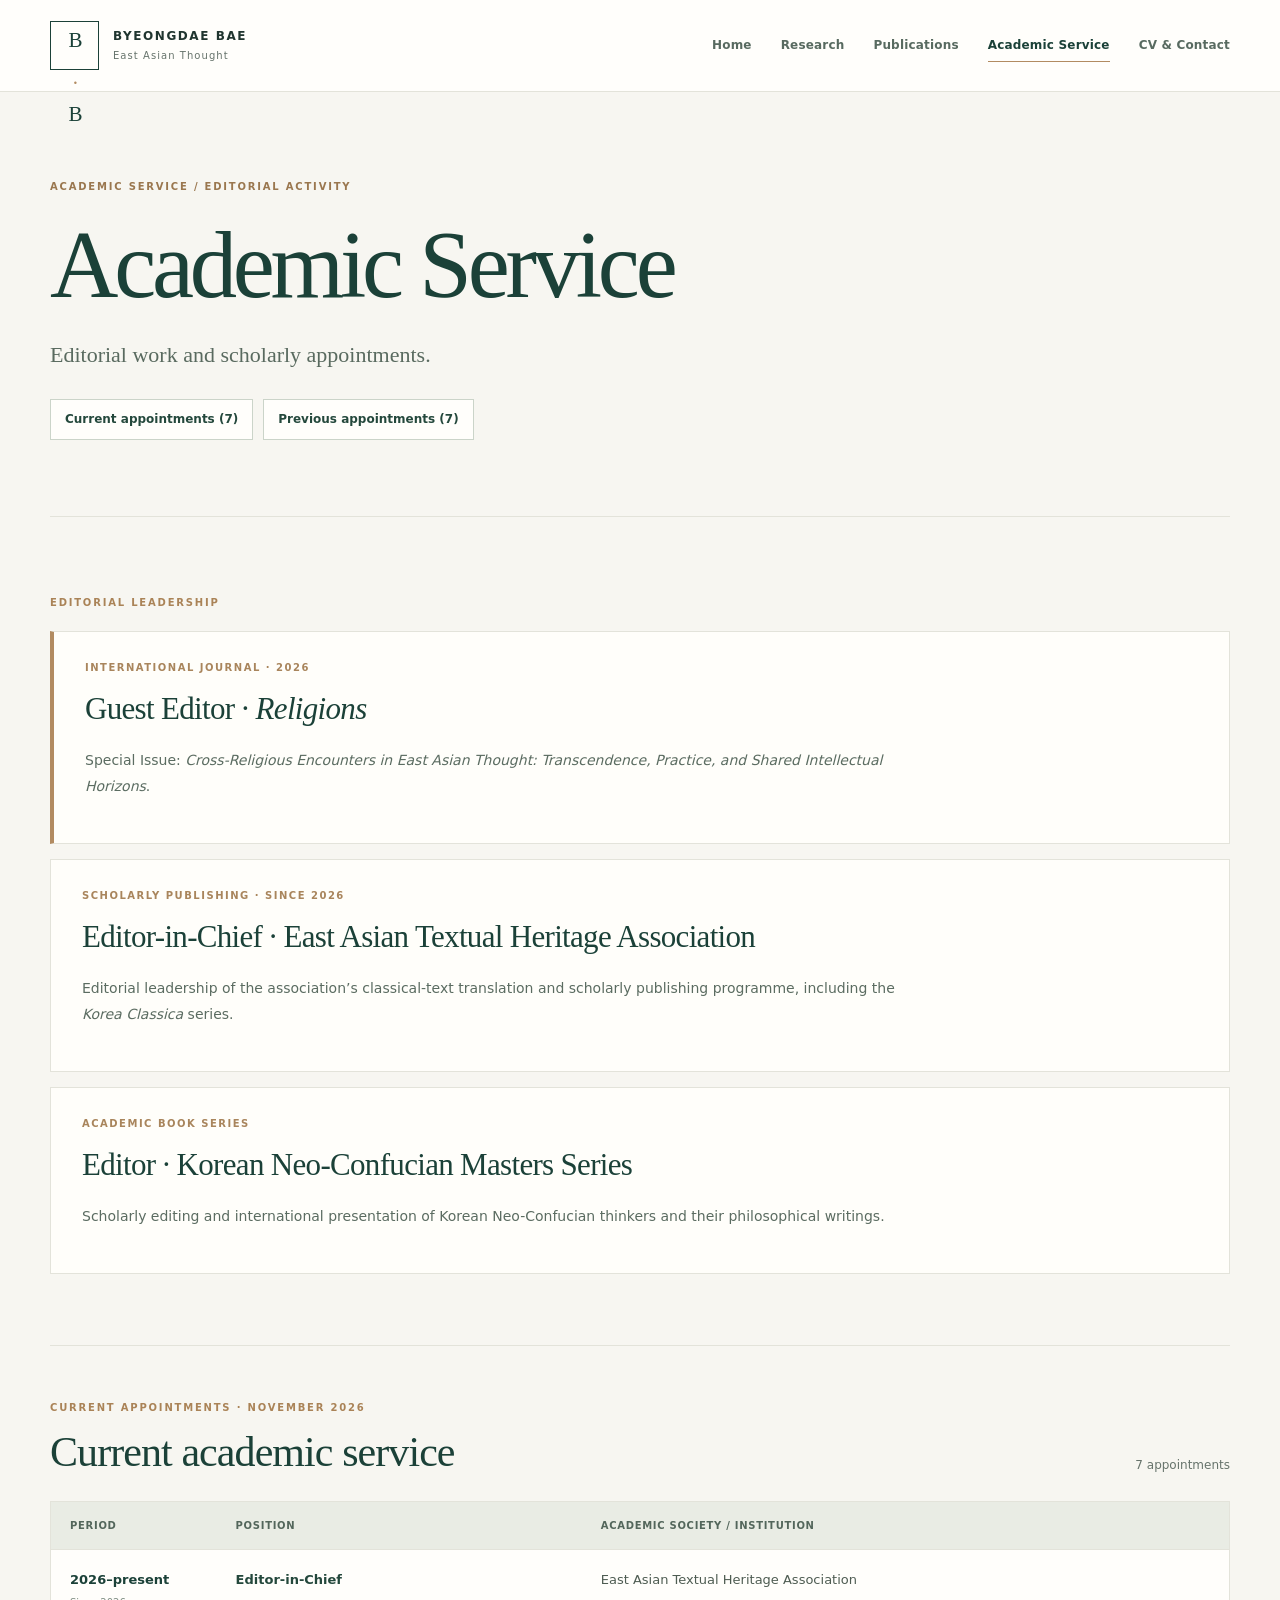
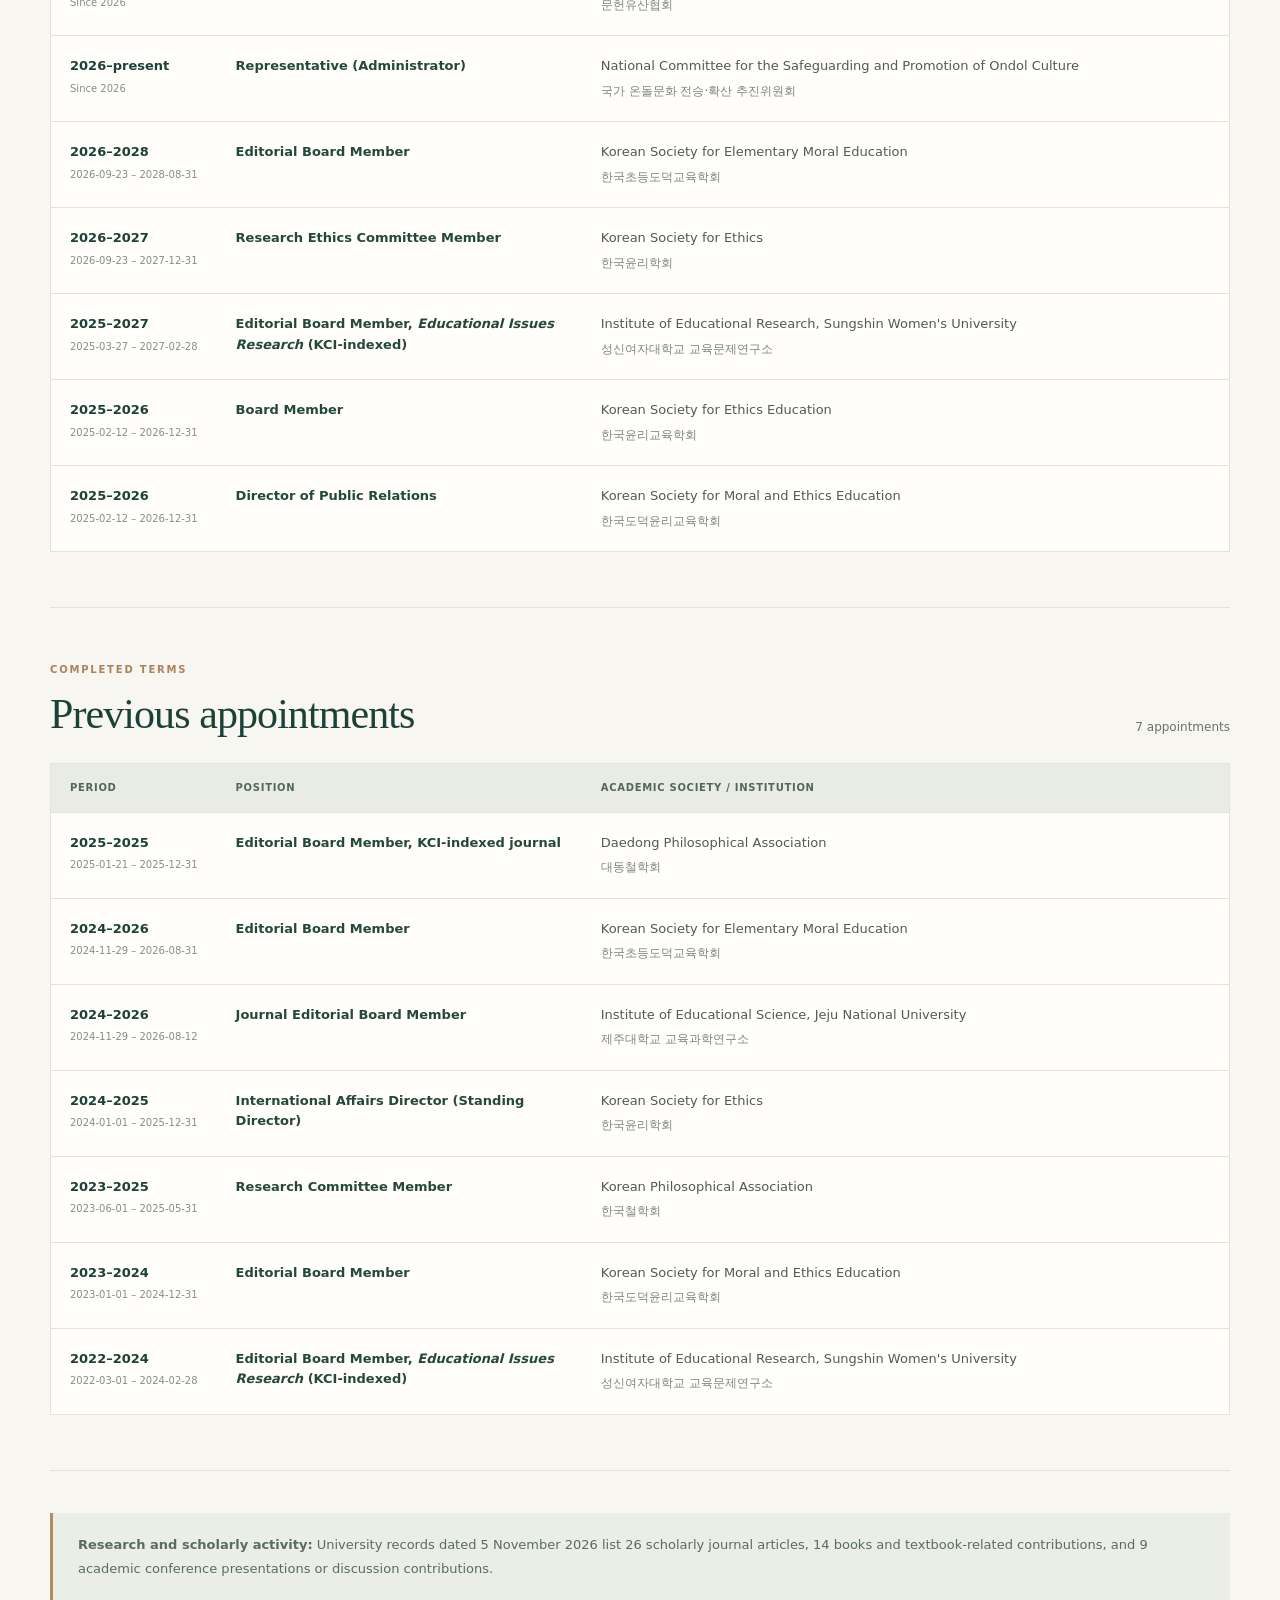
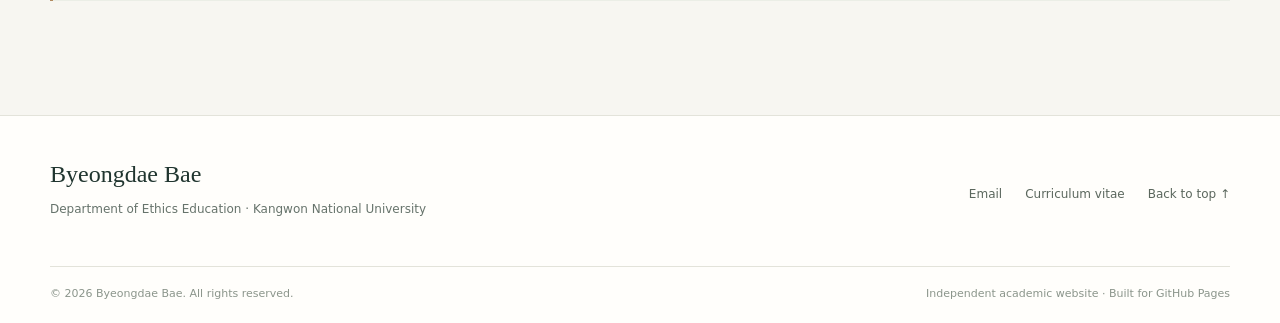
==== academic-service.html @ e2c1a881 "Remove academic award from academic service page" ====
<!doctype html>
<html lang="en"><head><meta charset="utf-8"><meta name="viewport" content="width=device-width, initial-scale=1"><meta name="color-scheme" content="light">
<title>Academic Service | Byeongdae Bae</title><meta name="description" content="Academic editorial appointments, scholarly leadership, and research service of Byeongdae Bae."><meta name="author" content="Byeongdae Bae">
<meta property="og:type" content="website"><meta property="og:site_name" content="Byeongdae Bae — East Asian Thought"><meta property="og:title" content="Academic Service | Byeongdae Bae"><meta property="og:description" content="Academic editorial service and scholarly activities of Byeongdae Bae."><meta property="og:url" content="https://byongdae123-sketch.github.io/academic-service.html">
<link rel="canonical" href="https://byongdae123-sketch.github.io/academic-service.html"><link rel="icon" href="assets/favicon.svg" type="image/svg+xml"><link rel="stylesheet" href="assets/style.css">

<style>
/* Academic service record — matches the existing visual identity */
.as-service-group{padding:53px 0 55px;border-bottom:1px solid var(--border)}
.as-group-top{display:flex;align-items:end;justify-content:space-between;gap:16px;margin-bottom:25px}
.as-group-top h2{font-size:clamp(30px,3.3vw,42px);color:var(--green)}
.as-group-top .section-index{margin-bottom:11px}
.as-count{font-size:12px;color:var(--muted);white-space:nowrap}
.as-table-wrap{overflow-x:auto;border:1px solid var(--border);background:var(--paper)}
.as-table{width:100%;border-collapse:collapse;text-align:left;font-size:13px;min-width:610px}
.as-table th{background:#e9ece4;text-transform:uppercase;letter-spacing:.07em;font-size:10px;font-weight:750;color:#53665b;padding:15px 19px;border-bottom:1px solid var(--border)}
.as-table td{padding:20px 19px;border-bottom:1px solid var(--border);vertical-align:top;color:#4e5c52;line-height:1.6}
.as-table tbody tr:last-child td{border-bottom:none}
.as-table tbody tr:hover{background:#f6f7f1}
.as-period{white-space:nowrap;width:155px;color:var(--green)!important;font-weight:650}
.as-exact{display:block;font-size:10px;color:#829085;font-weight:400;margin-top:4px;letter-spacing:0}
.as-role{font-weight:650;color:#24483c!important;width:31%}
.as-korean{display:block;font-size:12px;color:#79877e;margin-top:5px}
.as-note{margin:42px 0 14px;background:#ebeee6;border-left:3px solid var(--copper);padding:20px 25px}
.as-note p{font-size:13px;line-height:1.85;color:#586c60;margin:0}
@media(max-width:640px){.as-group-top{align-items:start;flex-direction:column}.as-count{margin-top:-3px}.as-service-group{padding:36px 0}.as-note{padding:17px}}
</style>
<style>
.as-jump-links{display:flex;flex-wrap:wrap;gap:10px;margin-top:27px}
.as-jump-links a{font-size:12px;border:1px solid #cbd4c9;background:#fffefb;color:#24483c;padding:9px 14px;font-weight:650}
.as-jump-links a:hover{background:#e7efe4}
.as-award{margin:5px 0 42px;padding:27px 31px 25px;background:#f0eee5;border-left:3px solid #b28b61;scroll-margin-top:22px}
.as-award .section-index{margin-bottom:10px}
.as-award h2{font-size:clamp(25px,3.3vw,36px);color:#1b4138}
.as-award p:not(.section-index){font-size:13px;color:#52665a;line-height:1.85;margin-top:14px;margin-bottom:0}
.as-service-group{scroll-margin-top:22px}
@media(max-width:600px){.as-award{padding:22px 19px}.as-jump-links{gap:7px}.as-jump-links a{font-size:11px;padding:8px 10px}}
</style>
</head><body><a class="skip-link" href="#content">Skip to content</a>
<header class="site-header" id="top"><div class="shell nav-shell">
<a class="brand" href="index.html" aria-label="Byeongdae Bae homepage"><span class="brand-mark">B<span class="mark-dot">.</span>B</span><span class="brand-words">BYEONGDAE BAE<small>East Asian Thought</small></span></a>
<button class="nav-toggle" type="button" aria-expanded="false" aria-controls="primary-navigation" aria-label="Open navigation"><span></span><span></span><span></span></button>
<nav class="primary-nav" id="primary-navigation" aria-label="Primary navigation"><a href="index.html">Home</a>
<a href="research.html">Research</a>
<a href="publications.html">Publications</a>
<a href="academic-service.html" aria-current="page" class="active">Academic Service</a>
<a href="cv.html">CV & Contact</a></nav></div></header><main id="content"><section class="page-hero shell"><p class="eyebrow">ACADEMIC SERVICE / EDITORIAL ACTIVITY</p><h1>Academic Service</h1><p class="page-intro">Editorial work and scholarly appointments.</p><nav class="as-jump-links" aria-label="Academic Service sections"><a href="#current-service">Current appointments (7)</a><a href="#previous-service">Previous appointments (7)</a></nav></section>
<section class="shell page-body">
<div class="pub-section"><p class="section-index">EDITORIAL LEADERSHIP</p>
<article class="publication featured-pub"><div class="pub-label">INTERNATIONAL JOURNAL · 2026</div><h2>Guest Editor · <em>Religions</em></h2><p>Special Issue: <em>Cross-Religious Encounters in East Asian Thought: Transcendence, Practice, and Shared Intellectual Horizons</em>.</p></article>
<article class="publication"><div class="pub-label">SCHOLARLY PUBLISHING · SINCE 2026</div><h2>Editor-in-Chief · East Asian Textual Heritage Association</h2><p>Editorial leadership of the association’s classical-text translation and scholarly publishing programme, including the <em>Korea Classica</em> series.</p></article>
<article class="publication"><div class="pub-label">ACADEMIC BOOK SERIES</div><h2>Editor · Korean Neo-Confucian Masters Series</h2><p>Scholarly editing and international presentation of Korean Neo-Confucian thinkers and their philosophical writings.</p></article></div>
<section class="as-service-group" aria-labelledby="current-service"><div class="as-group-top"><div><p class="section-index">CURRENT APPOINTMENTS · NOVEMBER 2026</p><h2 id="current-service">Current academic service</h2></div><span class="as-count">7 appointments</span></div><div class="as-table-wrap"><table class="as-table"><thead><tr><th scope="col">Period</th><th scope="col">Position</th><th scope="col">Academic Society / Institution</th></tr></thead><tbody><tr><td class="as-period"><time datetime="2026">2026–present</time><span class="as-exact">Since 2026</span></td><td class="as-role">Editor-in-Chief</td><td>East Asian Textual Heritage Association<span class="as-korean" lang="ko">문헌유산협회</span></td></tr>
<tr><td class="as-period"><time datetime="2026">2026–present</time><span class="as-exact">Since 2026</span></td><td class="as-role">Representative (Administrator)</td><td><a href="https://ondolculture.org/" target="_blank" rel="noopener noreferrer">National Committee for the Safeguarding and Promotion of Ondol Culture</a><span class="as-korean" lang="ko">국가 온돌문화 전승·확산 추진위원회</span></td></tr>
<tr><td class="as-period"><time datetime="2026-09-23">2026–2028</time><span class="as-exact">2026-09-23 – 2028-08-31</span></td><td class="as-role">Editorial Board Member</td><td>Korean Society for Elementary Moral Education<span class="as-korean" lang="ko">한국초등도덕교육학회</span></td></tr>
<tr><td class="as-period"><time datetime="2026-09-23">2026–2027</time><span class="as-exact">2026-09-23 – 2027-12-31</span></td><td class="as-role">Research Ethics Committee Member</td><td>Korean Society for Ethics<span class="as-korean" lang="ko">한국윤리학회</span></td></tr>
<tr><td class="as-period"><time datetime="2025-03-27">2025–2027</time><span class="as-exact">2025-03-27 – 2027-02-28</span></td><td class="as-role">Editorial Board Member, <em>Educational Issues Research</em> (KCI-indexed)</td><td>Institute of Educational Research, Sungshin Women's University<span class="as-korean" lang="ko">성신여자대학교 교육문제연구소</span></td></tr>
<tr><td class="as-period"><time datetime="2025-02-12">2025–2026</time><span class="as-exact">2025-02-12 – 2026-12-31</span></td><td class="as-role">Board Member</td><td>Korean Society for Ethics Education<span class="as-korean" lang="ko">한국윤리교육학회</span></td></tr>
<tr><td class="as-period"><time datetime="2025-02-12">2025–2026</time><span class="as-exact">2025-02-12 – 2026-12-31</span></td><td class="as-role">Director of Public Relations</td><td>Korean Society for Moral and Ethics Education<span class="as-korean" lang="ko">한국도덕윤리교육학회</span></td></tr></tbody></table></div></section>
<section class="as-service-group" aria-labelledby="previous-service"><div class="as-group-top"><div><p class="section-index">COMPLETED TERMS</p><h2 id="previous-service">Previous appointments</h2></div><span class="as-count">7 appointments</span></div><div class="as-table-wrap"><table class="as-table"><thead><tr><th scope="col">Period</th><th scope="col">Position</th><th scope="col">Academic Society / Institution</th></tr></thead><tbody><tr><td class="as-period"><time datetime="2025-01-21">2025–2025</time><span class="as-exact">2025-01-21 – 2025-12-31</span></td><td class="as-role">Editorial Board Member, KCI-indexed journal</td><td>Daedong Philosophical Association<span class="as-korean" lang="ko">대동철학회</span></td></tr>
<tr><td class="as-period"><time datetime="2024-11-29">2024–2026</time><span class="as-exact">2024-11-29 – 2026-08-31</span></td><td class="as-role">Editorial Board Member</td><td>Korean Society for Elementary Moral Education<span class="as-korean" lang="ko">한국초등도덕교육학회</span></td></tr>
<tr><td class="as-period"><time datetime="2024-11-29">2024–2026</time><span class="as-exact">2024-11-29 – 2026-08-12</span></td><td class="as-role">Journal Editorial Board Member</td><td>Institute of Educational Science, Jeju National University<span class="as-korean" lang="ko">제주대학교 교육과학연구소</span></td></tr>
<tr><td class="as-period"><time datetime="2024-01-01">2024–2025</time><span class="as-exact">2024-01-01 – 2025-12-31</span></td><td class="as-role">International Affairs Director (Standing Director)</td><td>Korean Society for Ethics<span class="as-korean" lang="ko">한국윤리학회</span></td></tr>
<tr><td class="as-period"><time datetime="2023-06-01">2023–2025</time><span class="as-exact">2023-06-01 – 2025-05-31</span></td><td class="as-role">Research Committee Member</td><td>Korean Philosophical Association<span class="as-korean" lang="ko">한국철학회</span></td></tr>
<tr><td class="as-period"><time datetime="2023-01-01">2023–2024</time><span class="as-exact">2023-01-01 – 2024-12-31</span></td><td class="as-role">Editorial Board Member</td><td>Korean Society for Moral and Ethics Education<span class="as-korean" lang="ko">한국도덕윤리교육학회</span></td></tr>
<tr><td class="as-period"><time datetime="2022-03-01">2022–2024</time><span class="as-exact">2022-03-01 – 2024-02-28</span></td><td class="as-role">Editorial Board Member, <em>Educational Issues Research</em> (KCI-indexed)</td><td>Institute of Educational Research, Sungshin Women's University<span class="as-korean" lang="ko">성신여자대학교 교육문제연구소</span></td></tr></tbody></table></div></section>
<section class="as-note" aria-label="Research and scholarly meeting record"><p><strong>Research and scholarly activity:</strong> University records dated 5 November 2026 list 26 scholarly journal articles, 14 books and textbook-related contributions, and 9 academic conference presentations or discussion contributions.</p></section>
</section></main><footer class="site-footer"><div class="shell footer-inner"><div><strong>Byeongdae Bae</strong><p>Department of Ethics Education · Kangwon National University</p></div><div class="footer-links"><a href="mailto:ethicslove@kangwon.ac.kr">Email</a><a href="cv.html">Curriculum vitae</a><a href="#top">Back to top ↑</a></div></div><div class="shell footer-bottom"><span>© <span id="year">2026</span> Byeongdae Bae. All rights reserved.</span><span>Independent academic website · Built for GitHub Pages</span></div></footer>
<script src="assets/main.js" defer></script></body></html>
---- assets/style.css ----
/* Byeongdae Bae | Independent academic website | no framework or external fonts */
:root { --cream:#f7f6f1; --paper:#fffefb; --ink:#20352f; --green:#1b4138; --green-2:#294d43; --muted:#66736b; --copper:#b28b61; --border:#e3e3da; --sans:system-ui,-apple-system,BlinkMacSystemFont,"Segoe UI",Arial,sans-serif; --serif:Georgia,"Times New Roman",serif; }
*{box-sizing:border-box}html{scroll-behavior:smooth}body{margin:0;background:var(--cream);color:var(--ink);font-family:var(--sans);font-size:16px;line-height:1.75;-webkit-font-smoothing:antialiased}a{color:inherit;text-decoration:none}a:hover{color:#a87943}a:focus-visible,button:focus-visible{outline:3px solid #b58b56;outline-offset:4px}p{margin:.3rem 0 1rem}h1,h2,h3{font-family:var(--serif);font-weight:400;line-height:1.15;margin:0}h1{letter-spacing:-.045em}h2{letter-spacing:-.022em}::selection{background:#d6e2d4;color:var(--green)}.shell{width:min(1180px,calc(100% - 88px));margin-inline:auto}.skip-link{position:absolute;top:-70px;left:12px;background:var(--green);color:white;padding:9px 17px;z-index:100}.skip-link:focus{top:10px;color:white}.site-header{border-bottom:1px solid var(--border);background:var(--paper);position:relative;z-index:20}.nav-shell{min-height:91px;display:flex;align-items:center;justify-content:space-between;gap:25px}.brand{display:flex;gap:14px;align-items:center;min-width:230px}.brand-mark{border:1px solid var(--green);width:49px;height:49px;display:grid;place-items:center;font-family:var(--serif);font-size:21px;letter-spacing:-.09em;color:var(--green)}.mark-dot{color:var(--copper)}.brand-words{font-size:12px;line-height:1.3;font-weight:730;letter-spacing:.13em}.brand-words small{display:block;font-size:10px;font-weight:400;letter-spacing:.105em;color:var(--muted);margin-top:4px}.primary-nav{display:flex;align-items:center;gap:29px}.primary-nav a{font-size:12px;font-weight:600;color:#586a60;letter-spacing:.015em;padding:13px 0;white-space:nowrap;position:relative}.primary-nav a.active,.primary-nav a:hover{color:var(--green)}.primary-nav a.active::after{content:"";position:absolute;left:0;right:0;bottom:7px;height:1px;background:var(--copper)}.nav-toggle{display:none}.hero{overflow:hidden;background:radial-gradient(circle at 80% 25%,#efefe5 0,transparent 34%),var(--cream)}.hero-grid{display:grid;grid-template-columns:1.16fr .84fr;align-items:stretch;gap:66px;padding-top:86px;padding-bottom:99px}.hero-copy{padding-top:38px}.eyebrow{display:flex;align-items:center;gap:13px;font-size:10px;letter-spacing:.18em;font-weight:700;color:#9a774f;line-height:1.4}.eyebrow-line{width:36px;height:1px;background:var(--copper)}.hero h1{font-size:clamp(52px,5.3vw,86px);line-height:1.08;margin:24px 0 40px;letter-spacing:-.055em;color:var(--green)}.hero h1 em,.dark-panel h2 em{font-weight:400;color:#a98258}.hero-lead{font-family:var(--serif);font-size:29px;margin:0 0 4px}.hero-role{font-size:13px;line-height:1.6;font-weight:630;color:#516158;margin-bottom:26px}.hero-desc{max-width:540px;color:#637068;line-height:1.9;font-size:15px}.hero-actions{display:flex;align-items:center;gap:32px;margin-top:39px;flex-wrap:wrap}.button{display:inline-flex;align-items:center;justify-content:center;gap:25px;padding:13px 21px;min-height:46px;font-size:12px;letter-spacing:.02em;font-weight:700;transition:background .2s,transform .2s}.button:hover{transform:translateY(-2px)}.button-primary{background:var(--green);color:white}.button-primary:hover{background:#326154;color:white}.button-text{padding-left:0;padding-right:0;border-bottom:1px solid #c8c6b9;color:var(--green)}.hero-art{min-height:560px;background:var(--green);color:#f2f0e8;position:relative;overflow:hidden;display:flex;flex-direction:column;justify-content:space-between;padding:34px 38px 31px;isolation:isolate}.hero-art:before{content:"";position:absolute;inset:21px;border:1px solid #fff2;z-index:-1}.hero-art:after{content:"";position:absolute;right:-130px;top:120px;width:390px;height:390px;border:1px solid #fff2;border-radius:50%;box-shadow:0 0 0 55px #ffffff08,0 0 0 112px #ffffff07;z-index:-1}.art-top{font-size:10px;letter-spacing:.16em;line-height:1.8;opacity:.7}.art-characters{align-self:center;font-family:"Noto Serif CJK KR","Nanum Myeongjo","Songti SC",serif;font-weight:400;letter-spacing:-.09em;font-size:clamp(105px,12vw,184px);line-height:1;color:#f7f1e2;text-shadow:4px 12px 22px #12281f3d;white-space:nowrap}.art-characters span{color:#c9b99f}.art-rule{width:40px;height:1px;background:#ad966e;margin-left:auto}.hero-art p{text-align:right;font-family:var(--serif);font-style:italic;font-size:14px;color:#d2d9cc;margin-bottom:0}.art-index{font-size:10px;letter-spacing:.18em;color:#b1bdaf;position:absolute;bottom:32px;left:38px}.intro-band{background:#eceee7;border-top:1px solid #e2e5db;border-bottom:1px solid #e1e4d9}.band-grid{display:grid;grid-template-columns:165px 1.2fr 1fr;gap:42px;padding-top:67px;padding-bottom:69px;align-items:start}.section-index{color:#aa8357;letter-spacing:.18em;font-size:10px;font-weight:750;margin:0 0 20px}.intro-band h2{font-size:36px;color:var(--green)}.intro-band p{font-size:14px;color:#586b60;line-height:1.95;margin:0 0 15px}.inline-link{font-size:12px;color:var(--green);border-bottom:1px solid #b5aa96;padding-bottom:6px;font-weight:700;display:inline-flex;gap:16px;align-items:center}.inline-link:hover{color:#a87943}.section{padding-top:110px;padding-bottom:115px}.section-heading{display:flex;align-items:flex-end;justify-content:space-between;margin-bottom:36px;gap:25px}.section-heading h2,.final-cta h2{font-size:47px;color:var(--green)}.research-grid{display:grid;grid-template-columns:repeat(3,1fr);gap:17px}.research-card{min-height:287px;background:var(--paper);padding:30px 30px 24px;border:1px solid var(--border);display:flex;flex-direction:column;position:relative;transition:transform .2s,border-color .2s}.research-card:hover{border-color:#b8a28b;transform:translateY(-3px);color:var(--ink)}.card-no{font-size:11px;letter-spacing:.12em;color:#bd976b}.research-card h3{font-size:25px;margin:47px 0 13px;color:var(--green)}.research-card p{color:#718076;font-size:13px;line-height:1.85;max-width:310px}.card-arrow{margin-top:auto;align-self:flex-end;color:#b28b61}.dark-panel{background:var(--green);color:#eef0e7}.dark-grid{padding-top:105px;padding-bottom:112px;display:grid;grid-template-columns:1.18fr .82fr;gap:88px}.section-index-light{color:#c6ab89}.dark-panel h2{font-size:52px}.dark-copy{padding-top:36px}.dark-copy p{font-size:15px;color:#c5d0c6;line-height:1.9;margin-bottom:37px}.dark-links{border-top:1px solid #ffffff35}.dark-links a{display:flex;justify-content:space-between;padding:18px 0;border-bottom:1px solid #ffffff35;font-size:13px;font-weight:700}.dark-links a:hover{color:#d8b187}.final-cta{display:grid;grid-template-columns:1fr .85fr;gap:85px;padding-top:100px;padding-bottom:110px}.final-cta p{font-size:14px;line-height:1.9;color:var(--muted);margin:25px 0}.site-footer{background:var(--paper);border-top:1px solid var(--border)}.footer-inner{display:flex;justify-content:space-between;gap:25px;padding-top:37px;padding-bottom:30px}.footer-inner strong{font-family:var(--serif);font-size:24px;font-weight:400}.footer-inner p{color:var(--muted);font-size:12px}.footer-links{display:flex;gap:23px;font-size:12px;color:#5b675d;align-items:center}.footer-bottom{display:flex;justify-content:space-between;border-top:1px solid var(--border);padding-top:17px;padding-bottom:19px;color:#8b958b;font-size:11px;gap:15px}.page-hero{padding-top:83px;padding-bottom:76px;border-bottom:1px solid var(--border)}.page-hero h1{font-size:clamp(56px,7.4vw,95px);color:var(--green);margin:17px 0 18px}.page-intro{font-family:var(--serif);font-size:22px;line-height:1.55;color:#596a5f;max-width:780px;margin:0}.page-body{padding-top:35px;padding-bottom:100px}.topic{display:grid;grid-template-columns:125px 1fr;gap:40px;border-bottom:1px solid var(--border);padding:49px 0 53px;scroll-margin-top:30px}.topic-num{font-size:13px;color:#b59162;letter-spacing:.1em}.topic h2{font-size:36px;color:var(--green);margin:0 0 17px}.topic p{max-width:795px;color:#5f7165;line-height:1.95;font-size:15px}.topic-tags{display:flex;flex-wrap:wrap;gap:10px;margin-top:25px}.topic-tags span{font-size:11px;border:1px solid #d8d9ce;padding:6px 11px;color:#758278;background:#fdfcf8}.understated-cta{border-top:1px solid var(--border);padding:44px 0 94px}.understated-cta h2{font-size:31px}.understated-cta p{font-size:14px;color:var(--muted)}.pub-section{padding:42px 0 56px;border-bottom:1px solid var(--border)}.pub-section h2{font-size:37px;color:var(--green);margin-bottom:22px}.publication{background:#fffefa;border:1px solid var(--border);padding:27px 31px;margin:15px 0}.publication.featured-pub{border-left:4px solid var(--copper)}.pub-label{font-size:10px;font-weight:700;color:#a9855c;letter-spacing:.15em;margin:0 0 14px}.publication h2{font-size:31px}.publication h3{font-size:27px;color:var(--green);max-width:800px;line-height:1.33;margin:0 0 18px}.publication p{font-size:14px;line-height:1.85;color:#5b6c61;max-width:820px}.publication .pub-note{color:#849087;font-size:12px}.cv-layout{padding-top:80px;padding-bottom:105px;display:grid;grid-template-columns:minmax(0,1fr) 325px;gap:92px}.cv-section{padding-bottom:34px;margin-bottom:35px;border-bottom:1px solid var(--border)}.cv-section h2{font-size:33px;color:var(--green);margin-bottom:24px}.cv-row{display:grid;grid-template-columns:128px 1fr;gap:23px;margin:22px 0}.cv-row>span{font-size:12px;color:#aa8357}.cv-row strong{font-size:14px;color:#28483f}.cv-row p{font-size:13px;line-height:1.75;color:#68776c}.contact-card{background:var(--green);padding:30px 27px;color:white}.contact-card h2{font-size:29px;margin:16px 0}.contact-card p{font-size:13px;line-height:1.85;color:#d3dbd0}.contact-card .eyebrow{color:#d0b08d}.email-link{display:inline-block;word-break:break-word;border-bottom:1px solid #b1a080;font-size:13px;padding-bottom:5px;margin:16px 0;color:#fff}.email-link:hover{color:#e6c5a0}.contact-card .contact-small{font-size:12px;color:#b8c9be}.aside-note{padding:33px 5px}.aside-note h3{font-size:22px}.aside-note p{font-size:13px;line-height:1.85;color:#67776b}.error-hero{min-height:62vh}.error-hero .button{margin-top:30px}
@media(max-width:1020px){.shell{width:min(100% - 52px,1180px)}.primary-nav{gap:14px}.primary-nav a{font-size:11px}.hero-grid{gap:35px}.hero-art{min-height:490px}.band-grid{grid-template-columns:110px 1fr 1fr;gap:23px}.intro-band h2{font-size:30px}.research-card{padding:24px}.research-card h3{font-size:22px}.cv-layout{gap:40px}}
@media(max-width:760px){.shell{width:min(100% - 36px,1180px)}.nav-shell{min-height:76px}.brand{min-width:0}.brand-mark{height:43px;width:43px}.nav-toggle{display:flex;width:42px;height:42px;flex-direction:column;justify-content:center;gap:6px;border:1px solid #d5d9d0;background:transparent;padding:10px;cursor:pointer}.nav-toggle span{width:100%;height:1px;background:var(--green)}.primary-nav{display:none;position:absolute;top:76px;left:0;right:0;flex-direction:column;align-items:stretch;background:var(--paper);padding:10px 19px 22px;box-shadow:0 20px 26px #20352f16;border-bottom:1px solid var(--border);gap:0}.primary-nav.open{display:flex}.primary-nav a{font-size:13px;padding:11px 5px;border-bottom:1px solid var(--border)}.primary-nav a.active::after{display:none}.hero-grid{grid-template-columns:1fr;gap:36px;padding-top:35px;padding-bottom:55px}.hero-copy{padding-top:5px}.hero h1{font-size:clamp(49px,10vw,70px);margin:20px 0 28px}.hero-art{min-height:360px}.art-characters{font-size:130px}.hero-actions{gap:20px}.band-grid{grid-template-columns:1fr;gap:12px;padding-top:44px;padding-bottom:47px}.intro-band h2{font-size:33px}.section{padding-top:69px;padding-bottom:76px}.section-heading h2,.final-cta h2{font-size:38px}.research-grid{grid-template-columns:1fr}.research-card{min-height:226px}.research-card h3{margin-top:26px}.dark-grid{grid-template-columns:1fr;gap:5px;padding-top:72px;padding-bottom:72px}.dark-panel h2{font-size:40px}.dark-copy{padding-top:13px}.final-cta{grid-template-columns:1fr;gap:8px;padding-top:65px;padding-bottom:70px}.footer-inner,.footer-bottom{flex-direction:column;gap:14px}.footer-links{flex-wrap:wrap}.page-hero{padding-top:54px;padding-bottom:55px}.page-hero h1{font-size:58px}.page-intro{font-size:20px}.topic{grid-template-columns:1fr;gap:4px;padding:39px 0}.topic h2{font-size:30px}.cv-layout{grid-template-columns:1fr;gap:15px;padding-top:55px}.publication{padding:23px}.publication h3{font-size:24px}}
@media(max-width:460px){.brand-words{font-size:10px}.brand-words small{font-size:9px}.hero h1{font-size:44px}.hero-lead{font-size:25px}.hero-art{min-height:300px;padding:28px}.art-characters{font-size:100px}.art-index{left:28px;bottom:25px}.hero-actions{align-items:flex-start}.button-text{font-size:11px}.cv-row{grid-template-columns:1fr;gap:3px}.section-heading{align-items:flex-start;flex-direction:column}.page-hero h1{font-size:50px}}
@media(prefers-reduced-motion:reduce){html{scroll-behavior:auto}*,*::before,*::after{transition:none!important}}
@media print{.site-header,.site-footer,.hero-actions,.button,.nav-toggle{display:none!important}body{background:white;color:black}.shell{width:100%}.page-hero{padding:25px 0}.cv-layout{grid-template-columns:1fr 250px;gap:28px}.contact-card{background:white;color:black;border:1px solid #aaa}.contact-card p,.contact-card .email-link{color:black}.cv-section{break-inside:avoid}}

/* photographic profile additions */
.hero-portrait{background:linear-gradient(180deg,#21443b 0%,#18332d 100%);padding:26px 30px 32px;align-items:stretch}.hero-portrait:after{right:-110px;top:110px;width:300px;height:300px;box-shadow:0 0 0 44px #ffffff08,0 0 0 92px #ffffff07}.portrait-meta{font-size:10px;letter-spacing:.16em;line-height:1.8;opacity:.76;color:#c5d0ca}.portrait-frame{margin:18px auto 16px;width:min(100%,320px);border:1px solid #ffffff28;padding:14px;background:linear-gradient(180deg,#f5f2eb 0%,#ece7dd 100%);box-shadow:0 26px 45px rgba(9,18,15,.18)}.portrait-frame img{display:block;width:100%;height:auto;object-fit:cover}.portrait-note{display:flex;justify-content:space-between;align-items:flex-end;gap:16px;margin-top:auto}.portrait-caption{font-family:var(--serif);font-size:18px;line-height:1.45;color:#f4efe4;margin:0}.portrait-caption span{display:block;font-family:var(--sans);font-size:12px;letter-spacing:.08em;text-transform:uppercase;color:#bfcbbf;margin-top:8px}.hero-portrait .art-index{position:static;color:#b8c5bc;margin-left:auto;white-space:nowrap}.cv-sidebar{display:flex;flex-direction:column;gap:28px}.sidebar-portrait{margin:0;background:var(--paper);border:1px solid var(--border);padding:16px 16px 14px;box-shadow:0 20px 34px rgba(32,53,47,.05)}.sidebar-portrait img{display:block;width:100%;height:auto}.sidebar-portrait figcaption{font-size:11px;letter-spacing:.14em;color:#8a6b48;text-transform:uppercase;text-align:right;margin-top:9px}.contact-card{margin-top:0}.aside-note{padding:2px 5px 0}@media(max-width:1020px){.portrait-frame{width:min(100%,285px)}}@media(max-width:760px){.hero-portrait{min-height:auto;padding:24px 24px 28px}.portrait-frame{width:min(100%,300px)}.portrait-note{align-items:flex-start;flex-direction:column}.hero-portrait .art-index{margin-left:0}.cv-sidebar{order:-1;gap:22px}.sidebar-portrait{max-width:340px}}@media(max-width:460px){.hero-portrait{padding:21px 21px 24px}.portrait-frame{padding:11px}.portrait-caption{font-size:16px}}


/* Portrait size refinement — compact academic profile */
.hero-portrait { min-height: 455px; }
.portrait-frame { width: min(100%, 190px); padding: 8px; margin: 15px auto 12px; }
.sidebar-portrait { width: min(100%, 205px); margin: 0 auto; padding: 10px; }
@media (max-width: 1020px) { .portrait-frame { width: min(100%, 185px); } }
@media (max-width: 760px) { .hero-portrait { min-height: 340px; } .portrait-frame { width: min(100%, 175px); } .sidebar-portrait { width: min(100%, 190px); } }
@media (max-width: 460px) { .hero-portrait { min-height: 320px; } .portrait-frame { width: min(100%, 160px); } .sidebar-portrait { width: min(100%, 175px); } }


/* Swapped photo placements: full-length on home, headshot on CV */
.portrait-frame{width:min(100%,205px);padding:7px;margin:13px auto 12px}
.sidebar-portrait{width:min(100%,170px);padding:8px}
@media(max-width:1020px){.portrait-frame{width:min(100%,200px)}}
@media(max-width:760px){.portrait-frame{width:min(100%,185px)}.sidebar-portrait{width:min(100%,160px)}}
@media(max-width:460px){.portrait-frame{width:min(100%,170px)}.sidebar-portrait{width:min(100%,150px)}}
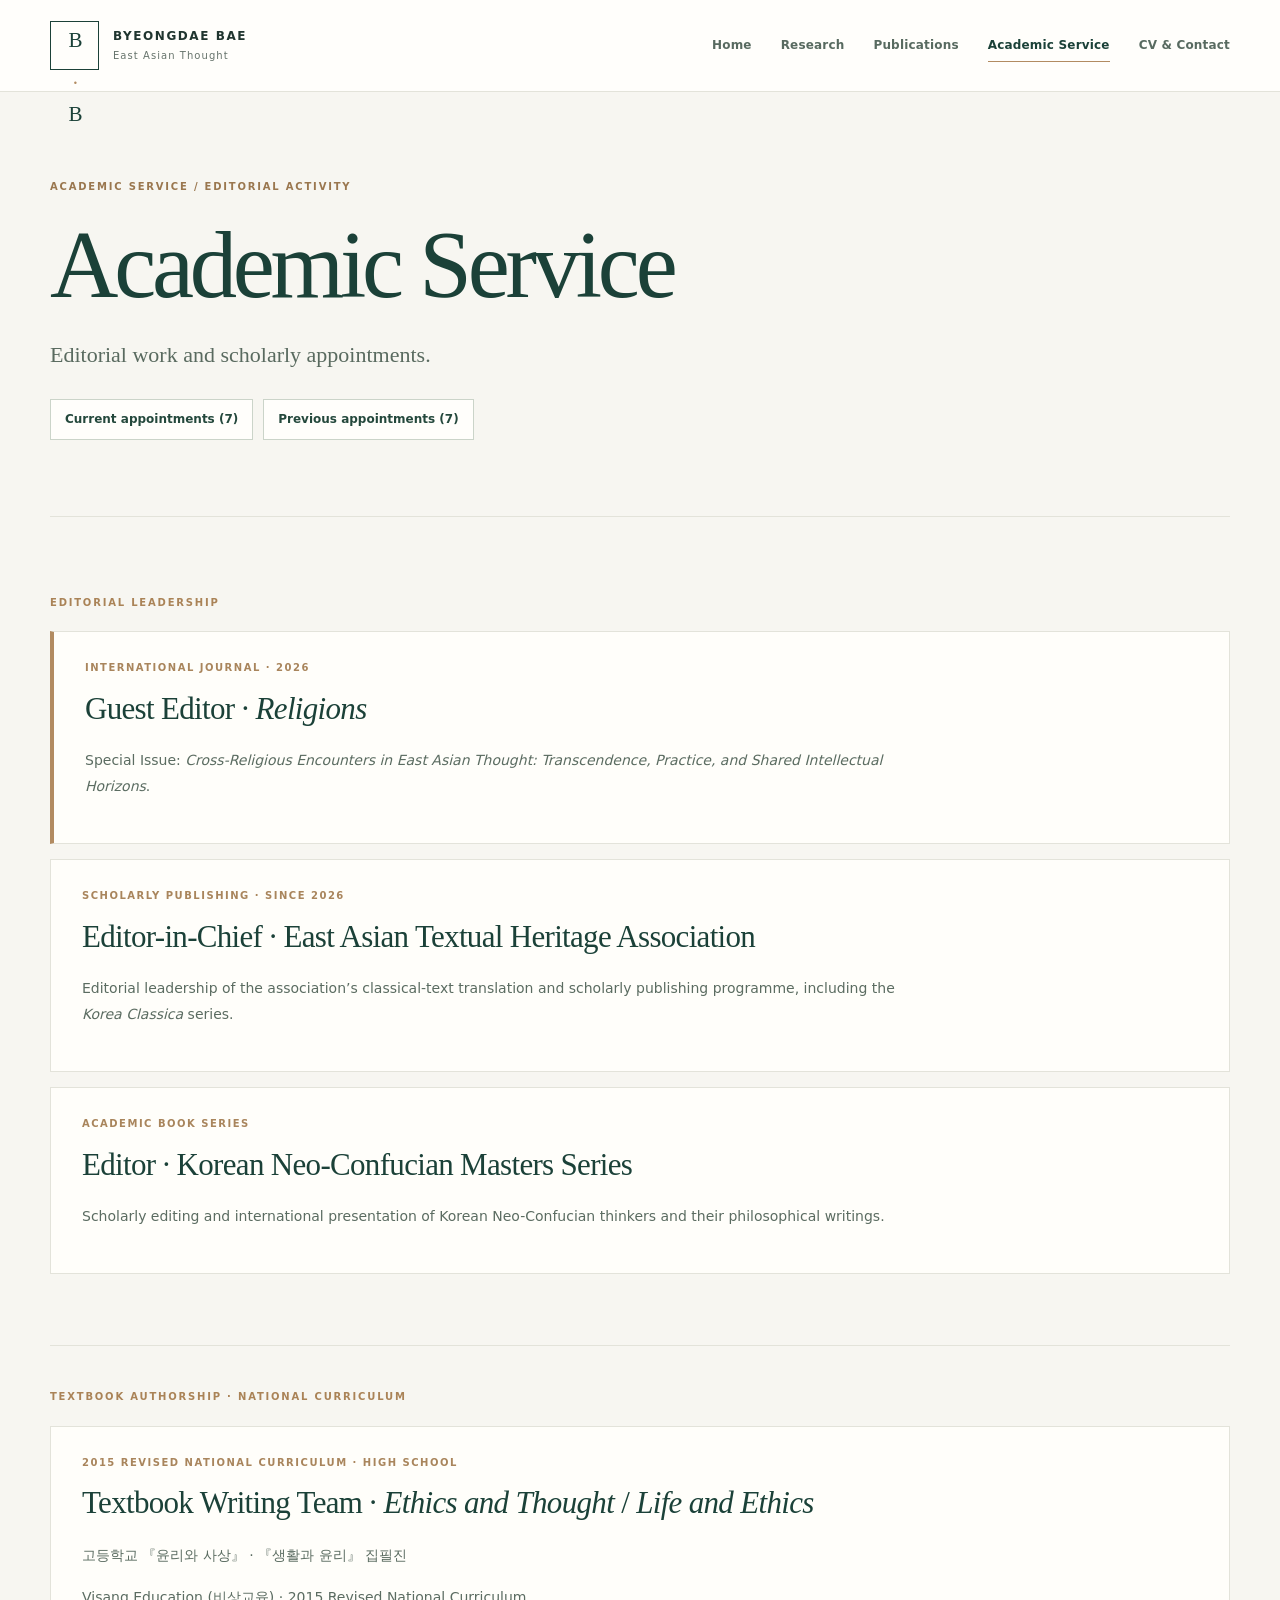
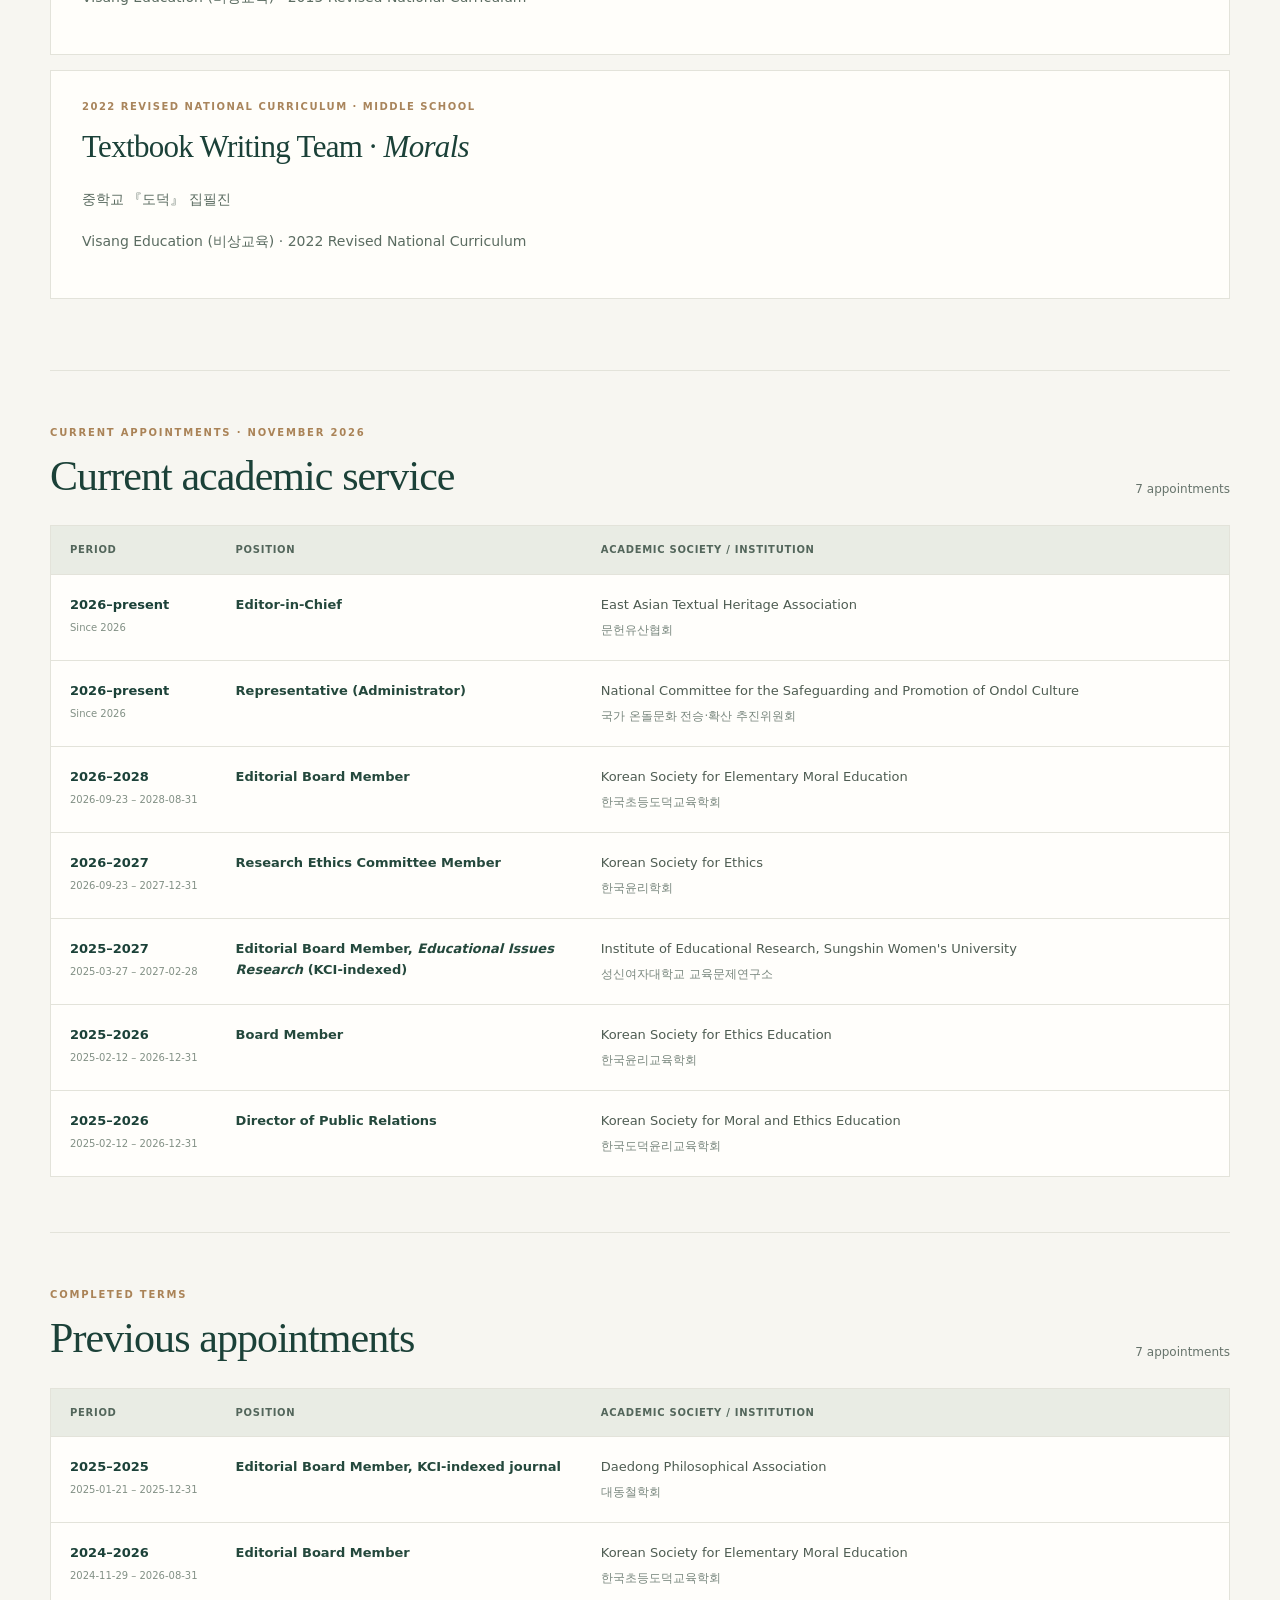
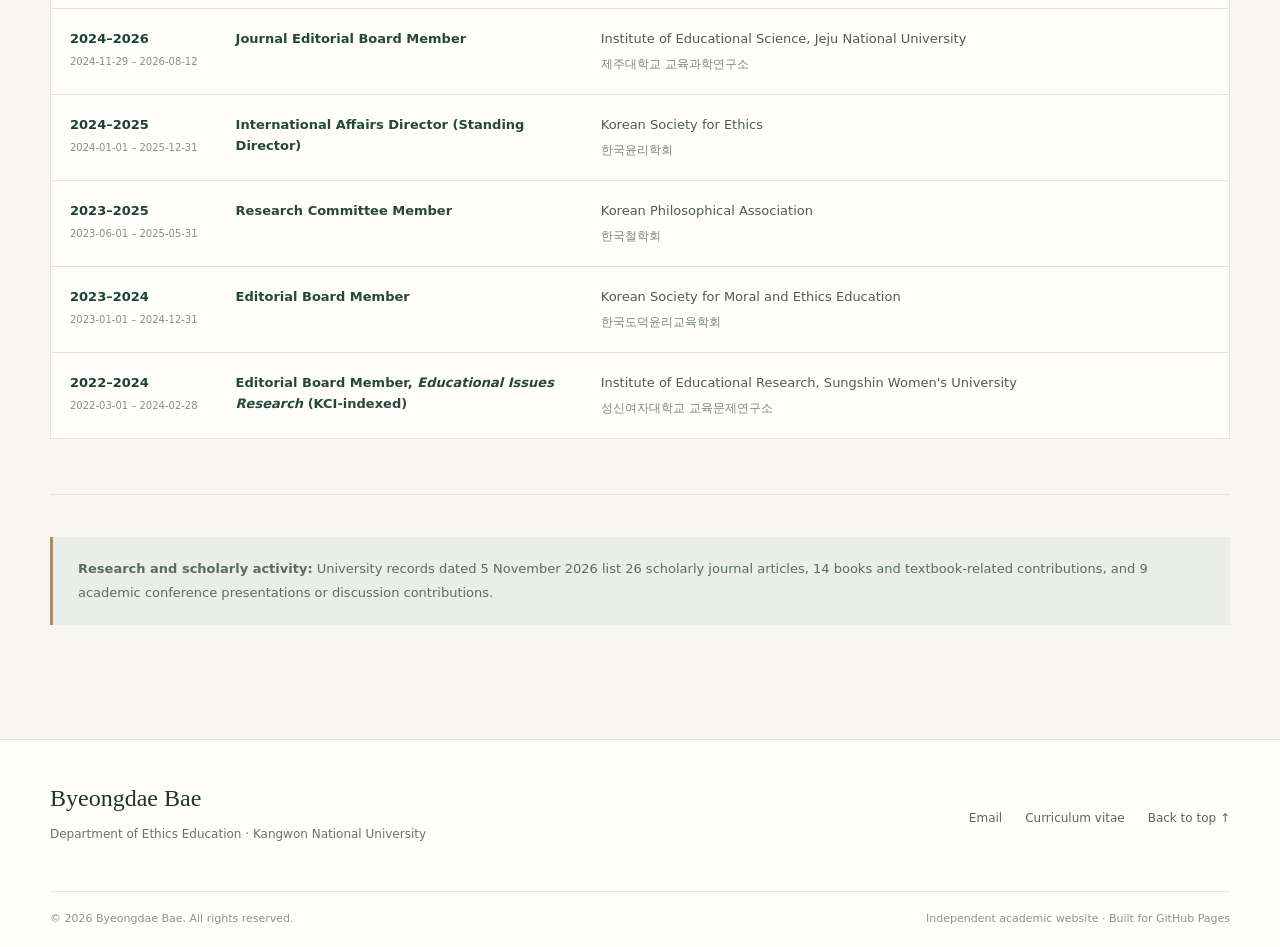
==== commit 0cf8477d: "Add Visang textbook authorship for 2015 and 2022 revised curricula" ====
--- a/academic-service.html
+++ b/academic-service.html
@@ -50,6 +50,9 @@
 <article class="publication featured-pub"><div class="pub-label">INTERNATIONAL JOURNAL · 2026</div><h2>Guest Editor · <em>Religions</em></h2><p>Special Issue: <em>Cross-Religious Encounters in East Asian Thought: Transcendence, Practice, and Shared Intellectual Horizons</em>.</p></article>
 <article class="publication"><div class="pub-label">SCHOLARLY PUBLISHING · SINCE 2026</div><h2>Editor-in-Chief · East Asian Textual Heritage Association</h2><p>Editorial leadership of the association’s classical-text translation and scholarly publishing programme, including the <em>Korea Classica</em> series.</p></article>
 <article class="publication"><div class="pub-label">ACADEMIC BOOK SERIES</div><h2>Editor · Korean Neo-Confucian Masters Series</h2><p>Scholarly editing and international presentation of Korean Neo-Confucian thinkers and their philosophical writings.</p></article></div>
+<div class="pub-section" id="textbook-authorship"><p class="section-index">TEXTBOOK AUTHORSHIP · NATIONAL CURRICULUM</p>
+<article class="publication"><div class="pub-label">2015 REVISED NATIONAL CURRICULUM · HIGH SCHOOL</div><h2>Textbook Writing Team · <em>Ethics and Thought</em> / <em>Life and Ethics</em></h2><p lang="ko">고등학교 『윤리와 사상』 · 『생활과 윤리』 집필진</p><p>Visang Education (비상교육) · 2015 Revised National Curriculum</p></article>
+<article class="publication"><div class="pub-label">2022 REVISED NATIONAL CURRICULUM · MIDDLE SCHOOL</div><h2>Textbook Writing Team · <em>Morals</em></h2><p lang="ko">중학교 『도덕』 집필진</p><p>Visang Education (비상교육) · 2022 Revised National Curriculum</p></article></div>
 <section class="as-service-group" aria-labelledby="current-service"><div class="as-group-top"><div><p class="section-index">CURRENT APPOINTMENTS · NOVEMBER 2026</p><h2 id="current-service">Current academic service</h2></div><span class="as-count">7 appointments</span></div><div class="as-table-wrap"><table class="as-table"><thead><tr><th scope="col">Period</th><th scope="col">Position</th><th scope="col">Academic Society / Institution</th></tr></thead><tbody><tr><td class="as-period"><time datetime="2026">2026–present</time><span class="as-exact">Since 2026</span></td><td class="as-role">Editor-in-Chief</td><td>East Asian Textual Heritage Association<span class="as-korean" lang="ko">문헌유산협회</span></td></tr>
 <tr><td class="as-period"><time datetime="2026">2026–present</time><span class="as-exact">Since 2026</span></td><td class="as-role">Representative (Administrator)</td><td><a href="https://ondolculture.org/" target="_blank" rel="noopener noreferrer">National Committee for the Safeguarding and Promotion of Ondol Culture</a><span class="as-korean" lang="ko">국가 온돌문화 전승·확산 추진위원회</span></td></tr>
 <tr><td class="as-period"><time datetime="2026-09-23">2026–2028</time><span class="as-exact">2026-09-23 – 2028-08-31</span></td><td class="as-role">Editorial Board Member</td><td>Korean Society for Elementary Moral Education<span class="as-korean" lang="ko">한국초등도덕교육학회</span></td></tr>
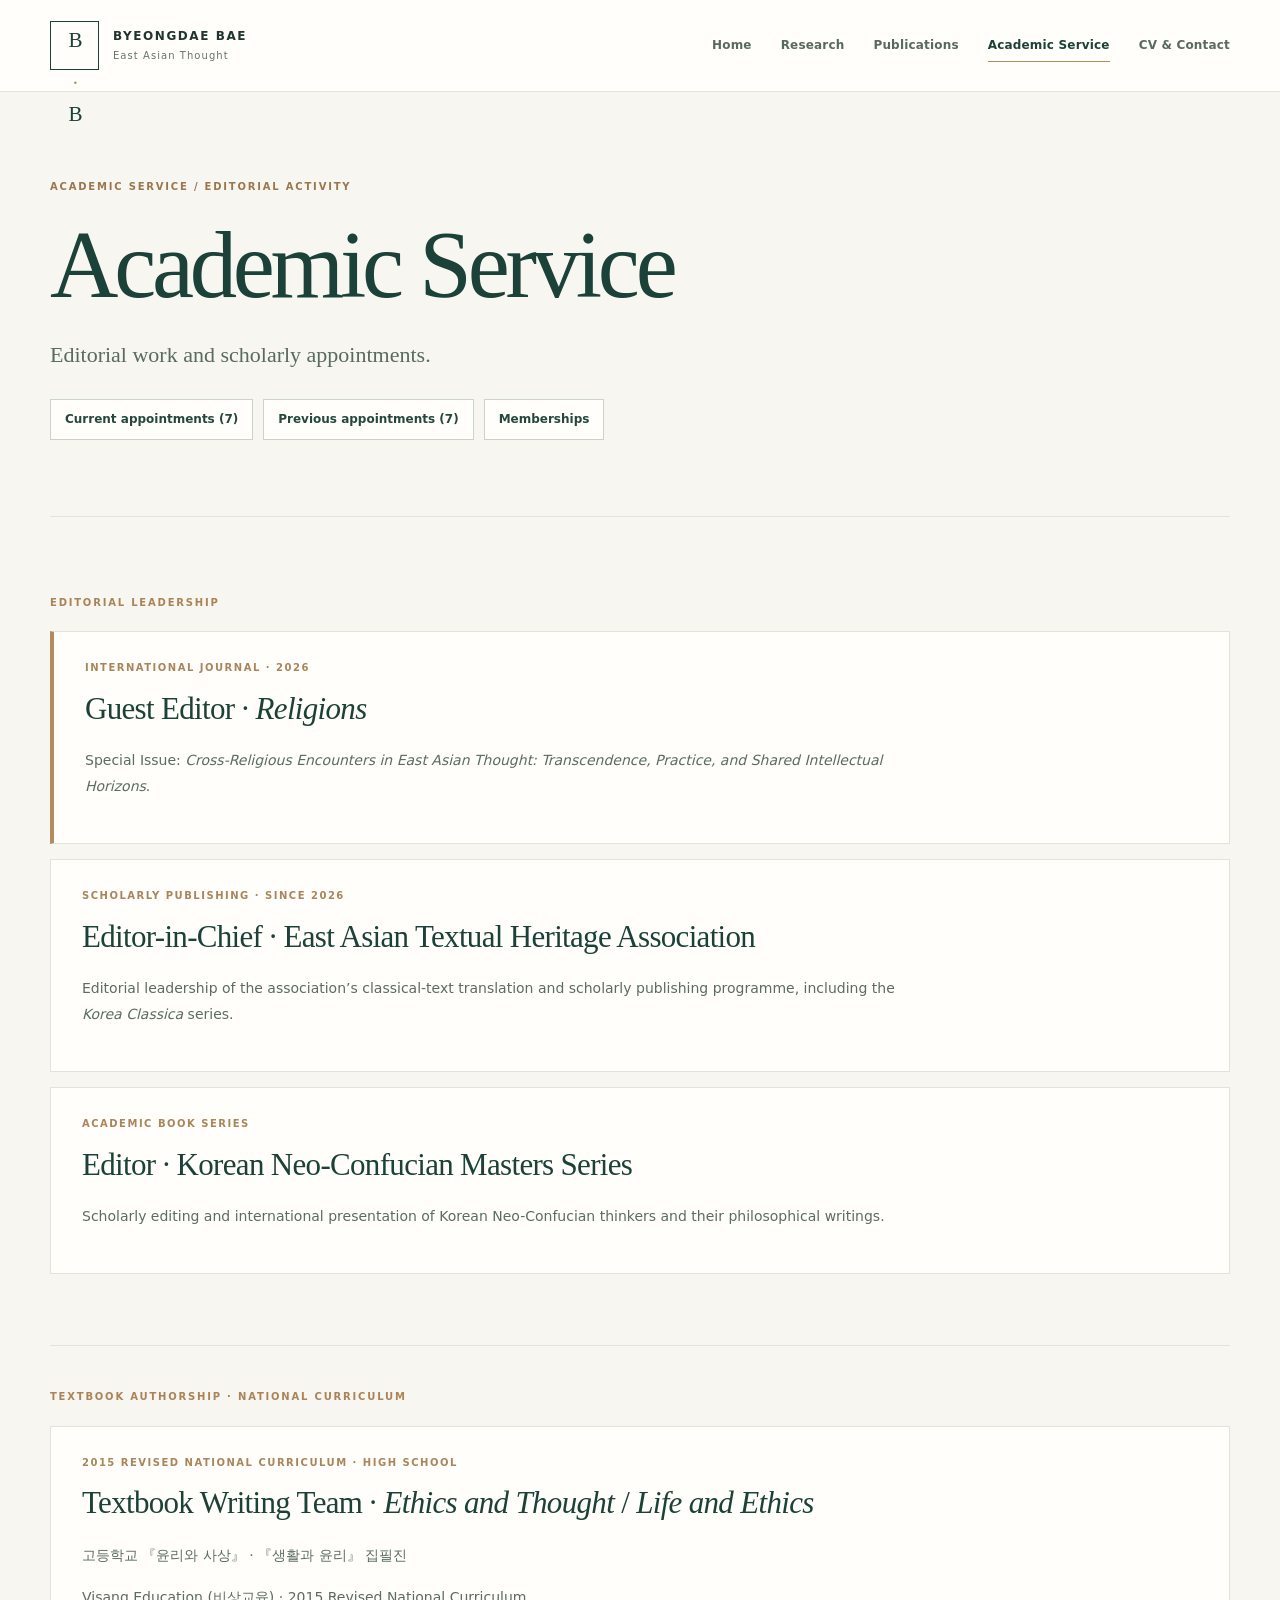
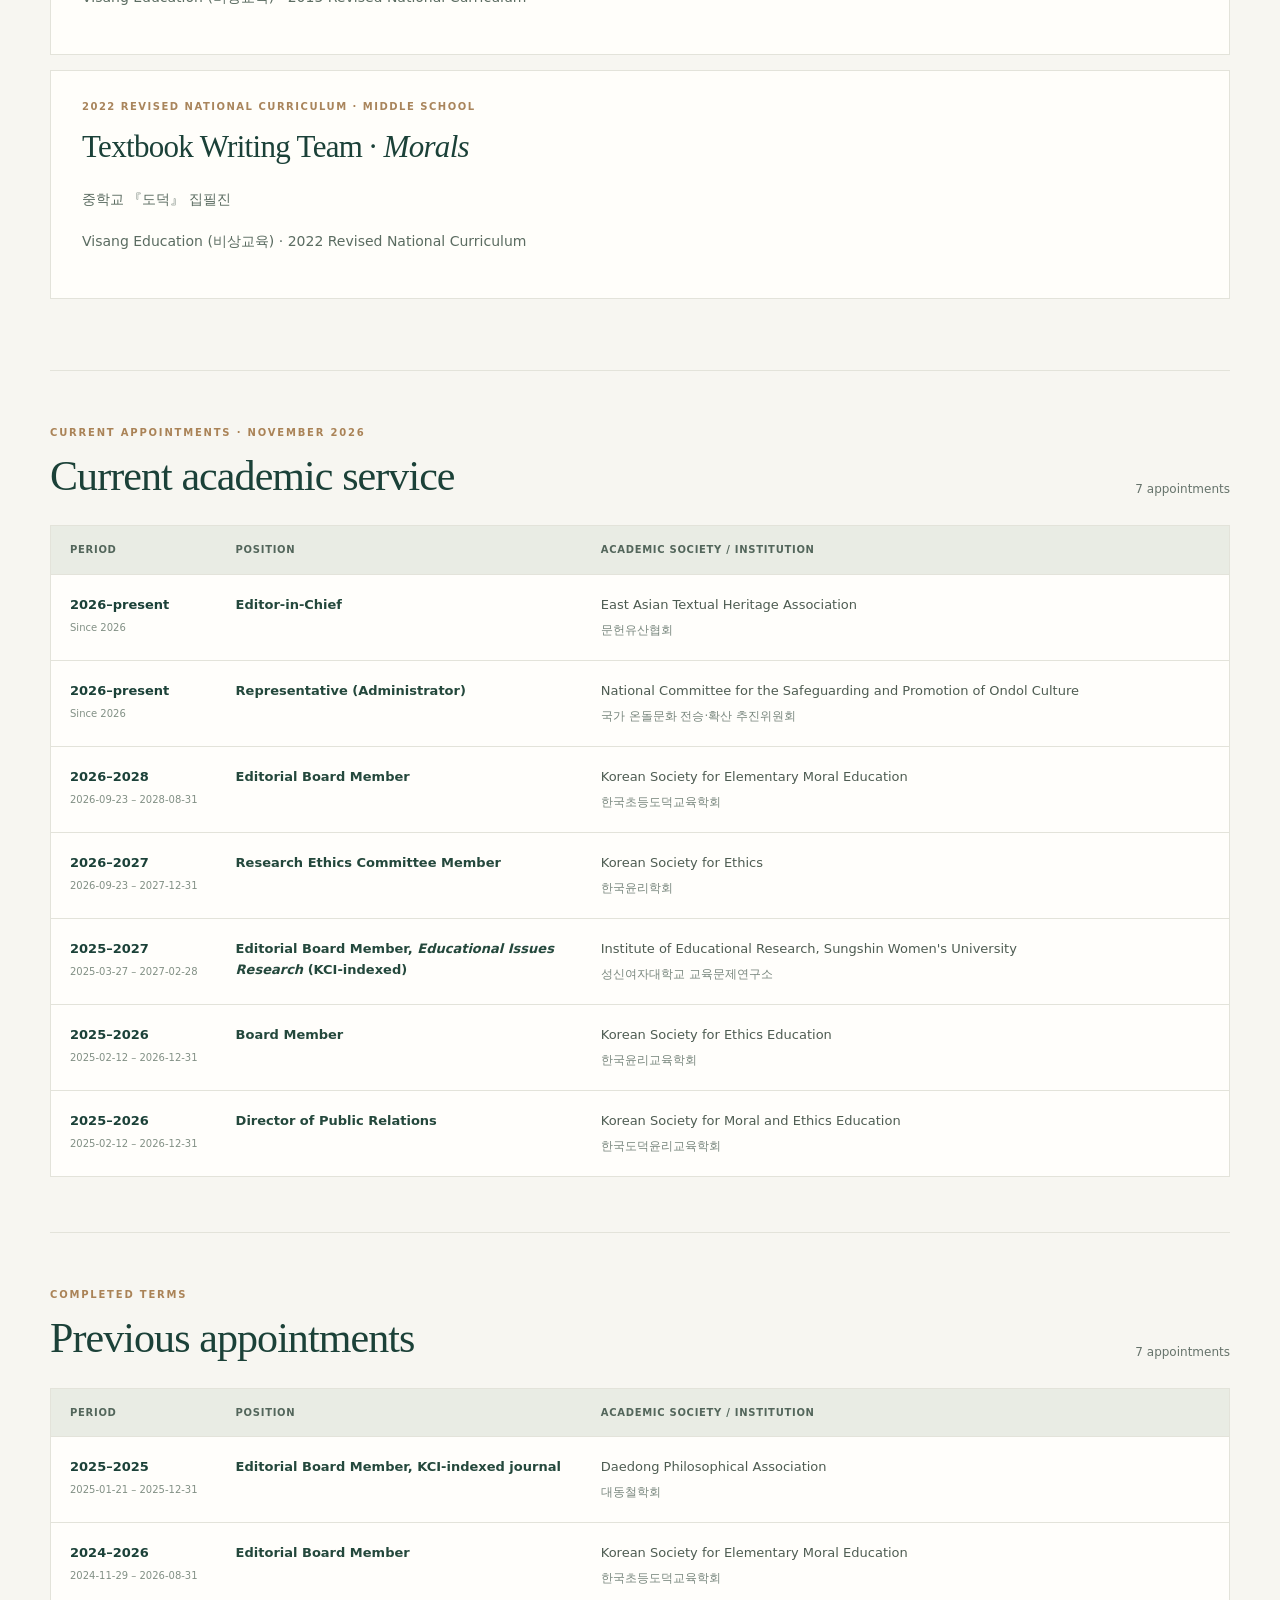
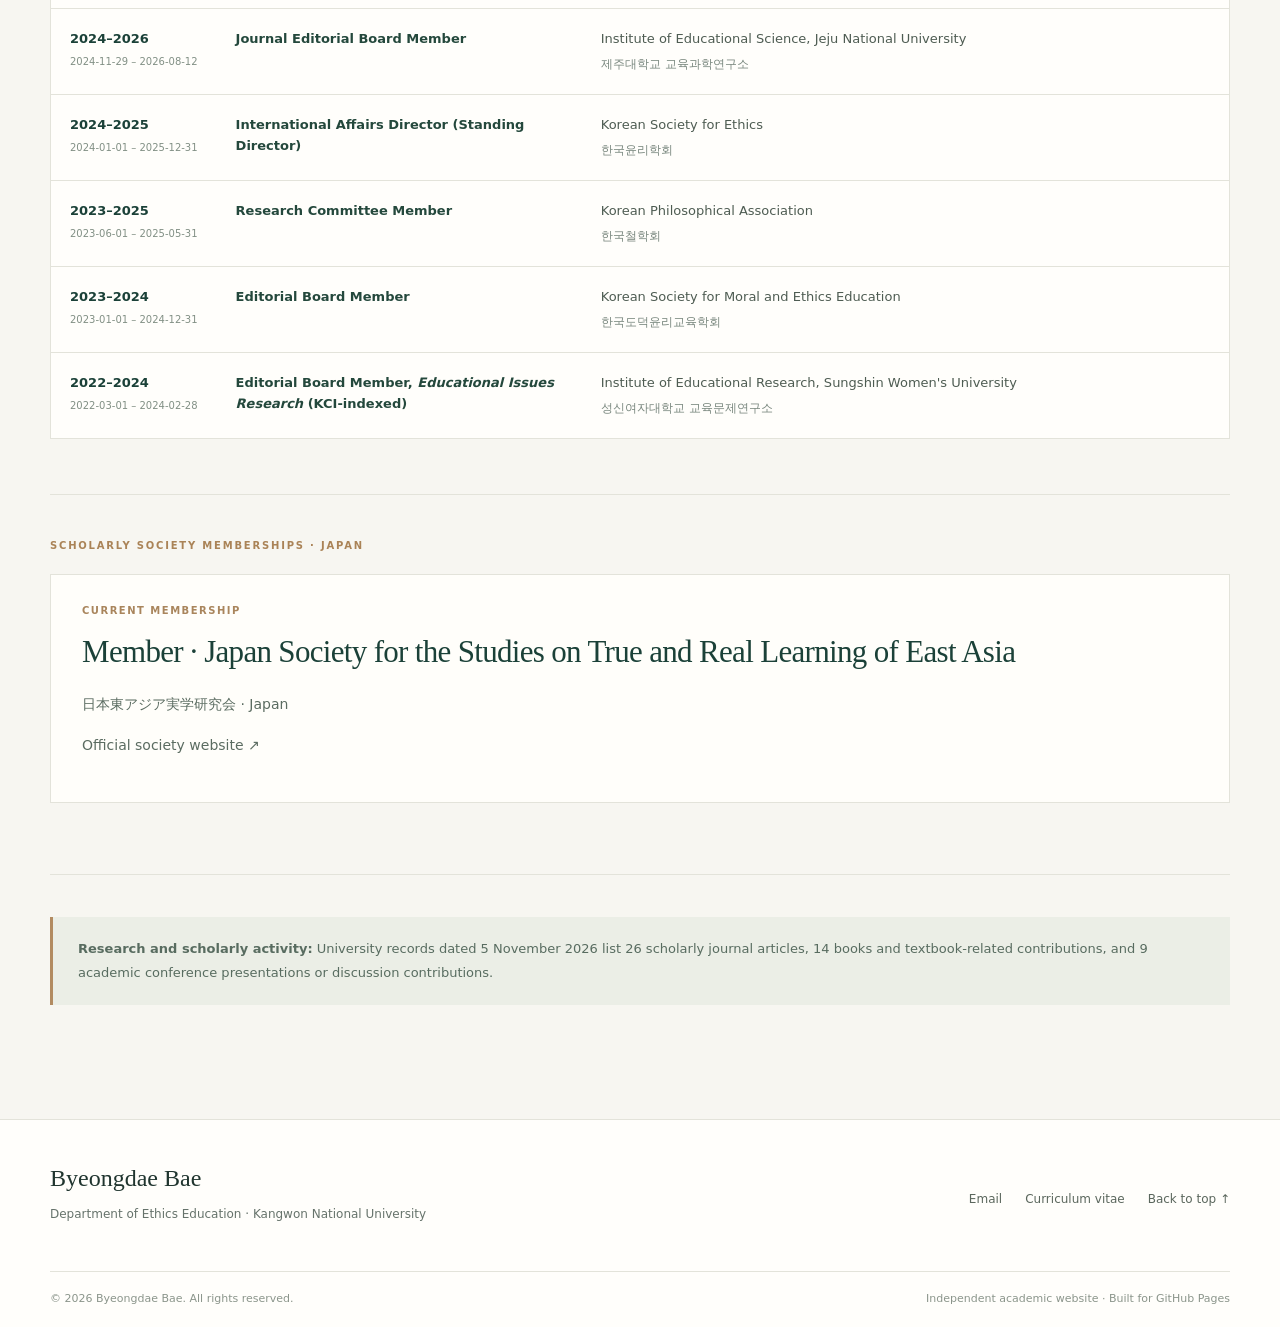
==== commit c3c8a8b6: "Add Japan East Asian Jitsugaku society membership" ====
--- a/academic-service.html
+++ b/academic-service.html
@@ -44,7 +44,7 @@
 <a href="research.html">Research</a>
 <a href="publications.html">Publications</a>
 <a href="academic-service.html" aria-current="page" class="active">Academic Service</a>
-<a href="cv.html">CV & Contact</a></nav></div></header><main id="content"><section class="page-hero shell"><p class="eyebrow">ACADEMIC SERVICE / EDITORIAL ACTIVITY</p><h1>Academic Service</h1><p class="page-intro">Editorial work and scholarly appointments.</p><nav class="as-jump-links" aria-label="Academic Service sections"><a href="#current-service">Current appointments (7)</a><a href="#previous-service">Previous appointments (7)</a></nav></section>
+<a href="cv.html">CV & Contact</a></nav></div></header><main id="content"><section class="page-hero shell"><p class="eyebrow">ACADEMIC SERVICE / EDITORIAL ACTIVITY</p><h1>Academic Service</h1><p class="page-intro">Editorial work and scholarly appointments.</p><nav class="as-jump-links" aria-label="Academic Service sections"><a href="#current-service">Current appointments (7)</a><a href="#previous-service">Previous appointments (7)</a><a href="#memberships">Memberships</a></nav></section>
 <section class="shell page-body">
 <div class="pub-section"><p class="section-index">EDITORIAL LEADERSHIP</p>
 <article class="publication featured-pub"><div class="pub-label">INTERNATIONAL JOURNAL · 2026</div><h2>Guest Editor · <em>Religions</em></h2><p>Special Issue: <em>Cross-Religious Encounters in East Asian Thought: Transcendence, Practice, and Shared Intellectual Horizons</em>.</p></article>
@@ -67,6 +67,7 @@
 <tr><td class="as-period"><time datetime="2023-06-01">2023–2025</time><span class="as-exact">2023-06-01 – 2025-05-31</span></td><td class="as-role">Research Committee Member</td><td>Korean Philosophical Association<span class="as-korean" lang="ko">한국철학회</span></td></tr>
 <tr><td class="as-period"><time datetime="2023-01-01">2023–2024</time><span class="as-exact">2023-01-01 – 2024-12-31</span></td><td class="as-role">Editorial Board Member</td><td>Korean Society for Moral and Ethics Education<span class="as-korean" lang="ko">한국도덕윤리교육학회</span></td></tr>
 <tr><td class="as-period"><time datetime="2022-03-01">2022–2024</time><span class="as-exact">2022-03-01 – 2024-02-28</span></td><td class="as-role">Editorial Board Member, <em>Educational Issues Research</em> (KCI-indexed)</td><td>Institute of Educational Research, Sungshin Women's University<span class="as-korean" lang="ko">성신여자대학교 교육문제연구소</span></td></tr></tbody></table></div></section>
+<div class="pub-section" id="memberships"><p class="section-index">SCHOLARLY SOCIETY MEMBERSHIPS · JAPAN</p><article class="publication"><div class="pub-label">CURRENT MEMBERSHIP</div><h2>Member · Japan Society for the Studies on True and Real Learning of East Asia</h2><p><span lang="ja">日本東アジア実学研究会</span> · Japan</p><p><a href="https://jitsu-ken.net/" target="_blank" rel="noopener noreferrer">Official society website ↗</a></p></article></div>
 <section class="as-note" aria-label="Research and scholarly meeting record"><p><strong>Research and scholarly activity:</strong> University records dated 5 November 2026 list 26 scholarly journal articles, 14 books and textbook-related contributions, and 9 academic conference presentations or discussion contributions.</p></section>
 </section></main><footer class="site-footer"><div class="shell footer-inner"><div><strong>Byeongdae Bae</strong><p>Department of Ethics Education · Kangwon National University</p></div><div class="footer-links"><a href="mailto:ethicslove@kangwon.ac.kr">Email</a><a href="cv.html">Curriculum vitae</a><a href="#top">Back to top ↑</a></div></div><div class="shell footer-bottom"><span>© <span id="year">2026</span> Byeongdae Bae. All rights reserved.</span><span>Independent academic website · Built for GitHub Pages</span></div></footer>
 <script src="assets/main.js" defer></script></body></html>
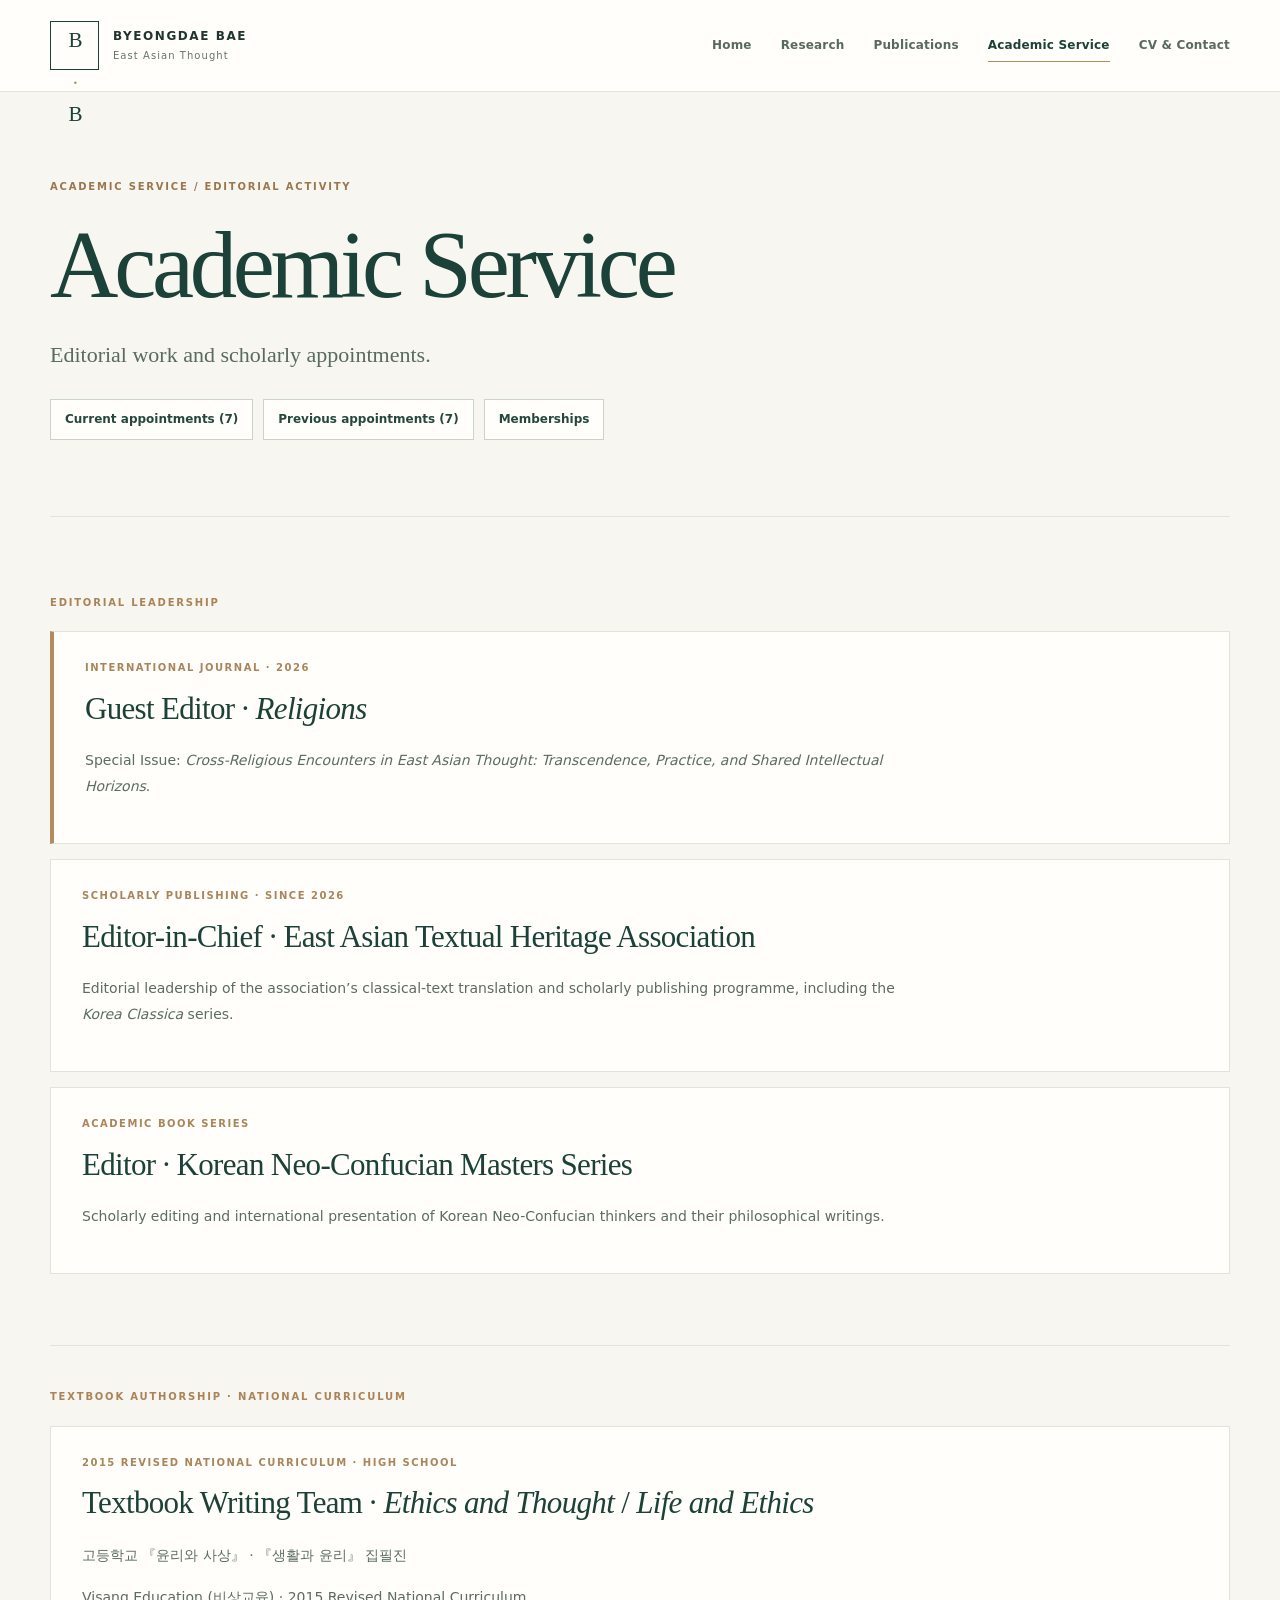
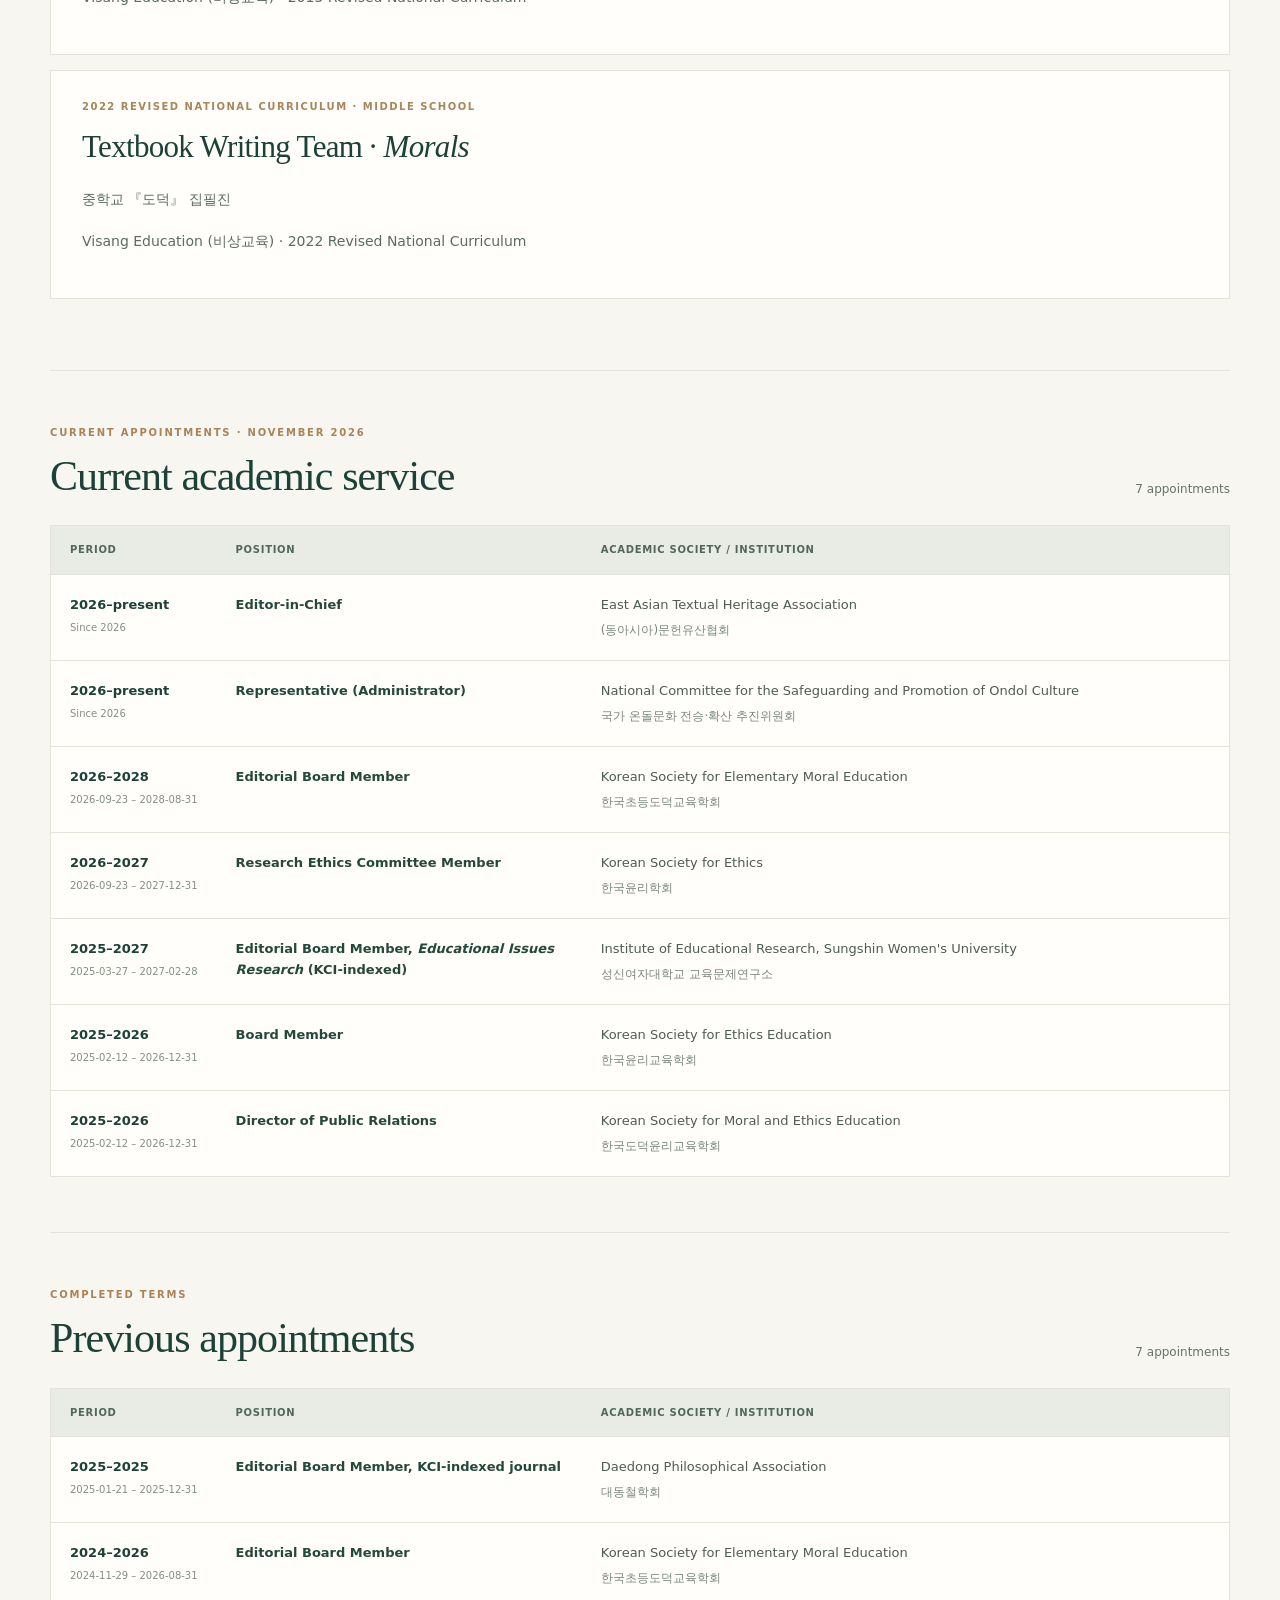
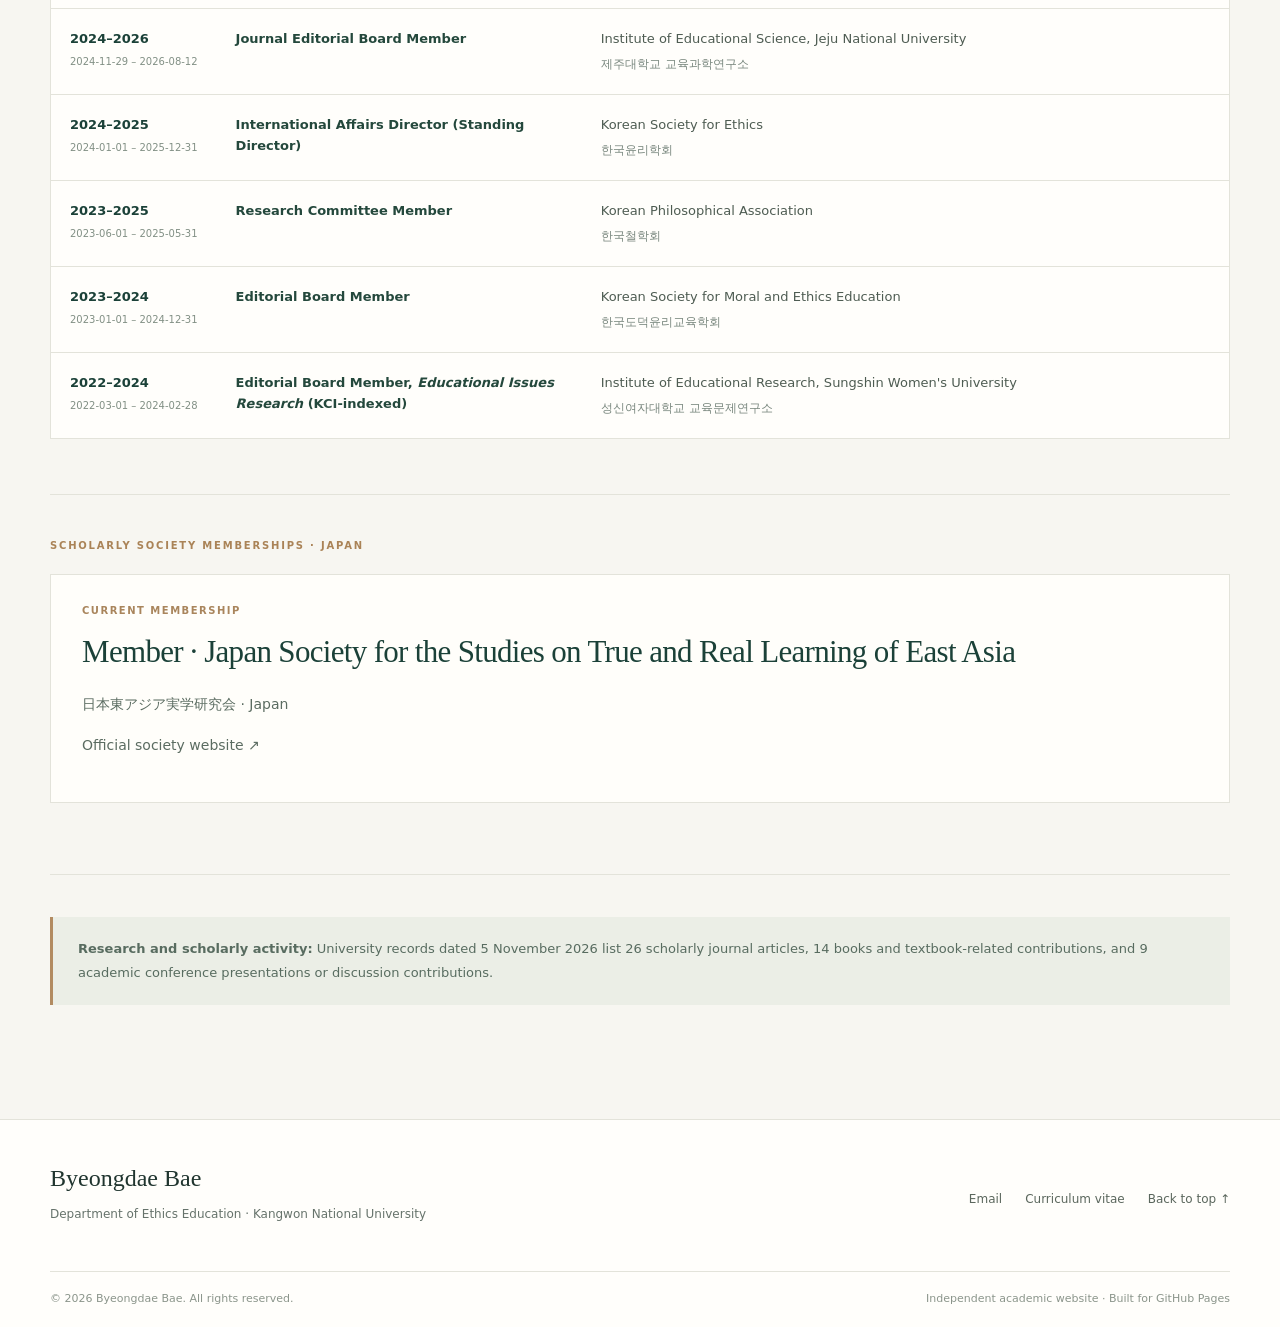
==== commit 31251ab5: "Correct association Korean name to (동아시아)문헌유산협회" ====
--- a/academic-service.html
+++ b/academic-service.html
@@ -53,7 +53,7 @@
 <div class="pub-section" id="textbook-authorship"><p class="section-index">TEXTBOOK AUTHORSHIP · NATIONAL CURRICULUM</p>
 <article class="publication"><div class="pub-label">2015 REVISED NATIONAL CURRICULUM · HIGH SCHOOL</div><h2>Textbook Writing Team · <em>Ethics and Thought</em> / <em>Life and Ethics</em></h2><p lang="ko">고등학교 『윤리와 사상』 · 『생활과 윤리』 집필진</p><p>Visang Education (비상교육) · 2015 Revised National Curriculum</p></article>
 <article class="publication"><div class="pub-label">2022 REVISED NATIONAL CURRICULUM · MIDDLE SCHOOL</div><h2>Textbook Writing Team · <em>Morals</em></h2><p lang="ko">중학교 『도덕』 집필진</p><p>Visang Education (비상교육) · 2022 Revised National Curriculum</p></article></div>
-<section class="as-service-group" aria-labelledby="current-service"><div class="as-group-top"><div><p class="section-index">CURRENT APPOINTMENTS · NOVEMBER 2026</p><h2 id="current-service">Current academic service</h2></div><span class="as-count">7 appointments</span></div><div class="as-table-wrap"><table class="as-table"><thead><tr><th scope="col">Period</th><th scope="col">Position</th><th scope="col">Academic Society / Institution</th></tr></thead><tbody><tr><td class="as-period"><time datetime="2026">2026–present</time><span class="as-exact">Since 2026</span></td><td class="as-role">Editor-in-Chief</td><td>East Asian Textual Heritage Association<span class="as-korean" lang="ko">문헌유산협회</span></td></tr>
+<section class="as-service-group" aria-labelledby="current-service"><div class="as-group-top"><div><p class="section-index">CURRENT APPOINTMENTS · NOVEMBER 2026</p><h2 id="current-service">Current academic service</h2></div><span class="as-count">7 appointments</span></div><div class="as-table-wrap"><table class="as-table"><thead><tr><th scope="col">Period</th><th scope="col">Position</th><th scope="col">Academic Society / Institution</th></tr></thead><tbody><tr><td class="as-period"><time datetime="2026">2026–present</time><span class="as-exact">Since 2026</span></td><td class="as-role">Editor-in-Chief</td><td>East Asian Textual Heritage Association<span class="as-korean" lang="ko">(동아시아)문헌유산협회</span></td></tr>
 <tr><td class="as-period"><time datetime="2026">2026–present</time><span class="as-exact">Since 2026</span></td><td class="as-role">Representative (Administrator)</td><td><a href="https://ondolculture.org/" target="_blank" rel="noopener noreferrer">National Committee for the Safeguarding and Promotion of Ondol Culture</a><span class="as-korean" lang="ko">국가 온돌문화 전승·확산 추진위원회</span></td></tr>
 <tr><td class="as-period"><time datetime="2026-09-23">2026–2028</time><span class="as-exact">2026-09-23 – 2028-08-31</span></td><td class="as-role">Editorial Board Member</td><td>Korean Society for Elementary Moral Education<span class="as-korean" lang="ko">한국초등도덕교육학회</span></td></tr>
 <tr><td class="as-period"><time datetime="2026-09-23">2026–2027</time><span class="as-exact">2026-09-23 – 2027-12-31</span></td><td class="as-role">Research Ethics Committee Member</td><td>Korean Society for Ethics<span class="as-korean" lang="ko">한국윤리학회</span></td></tr>
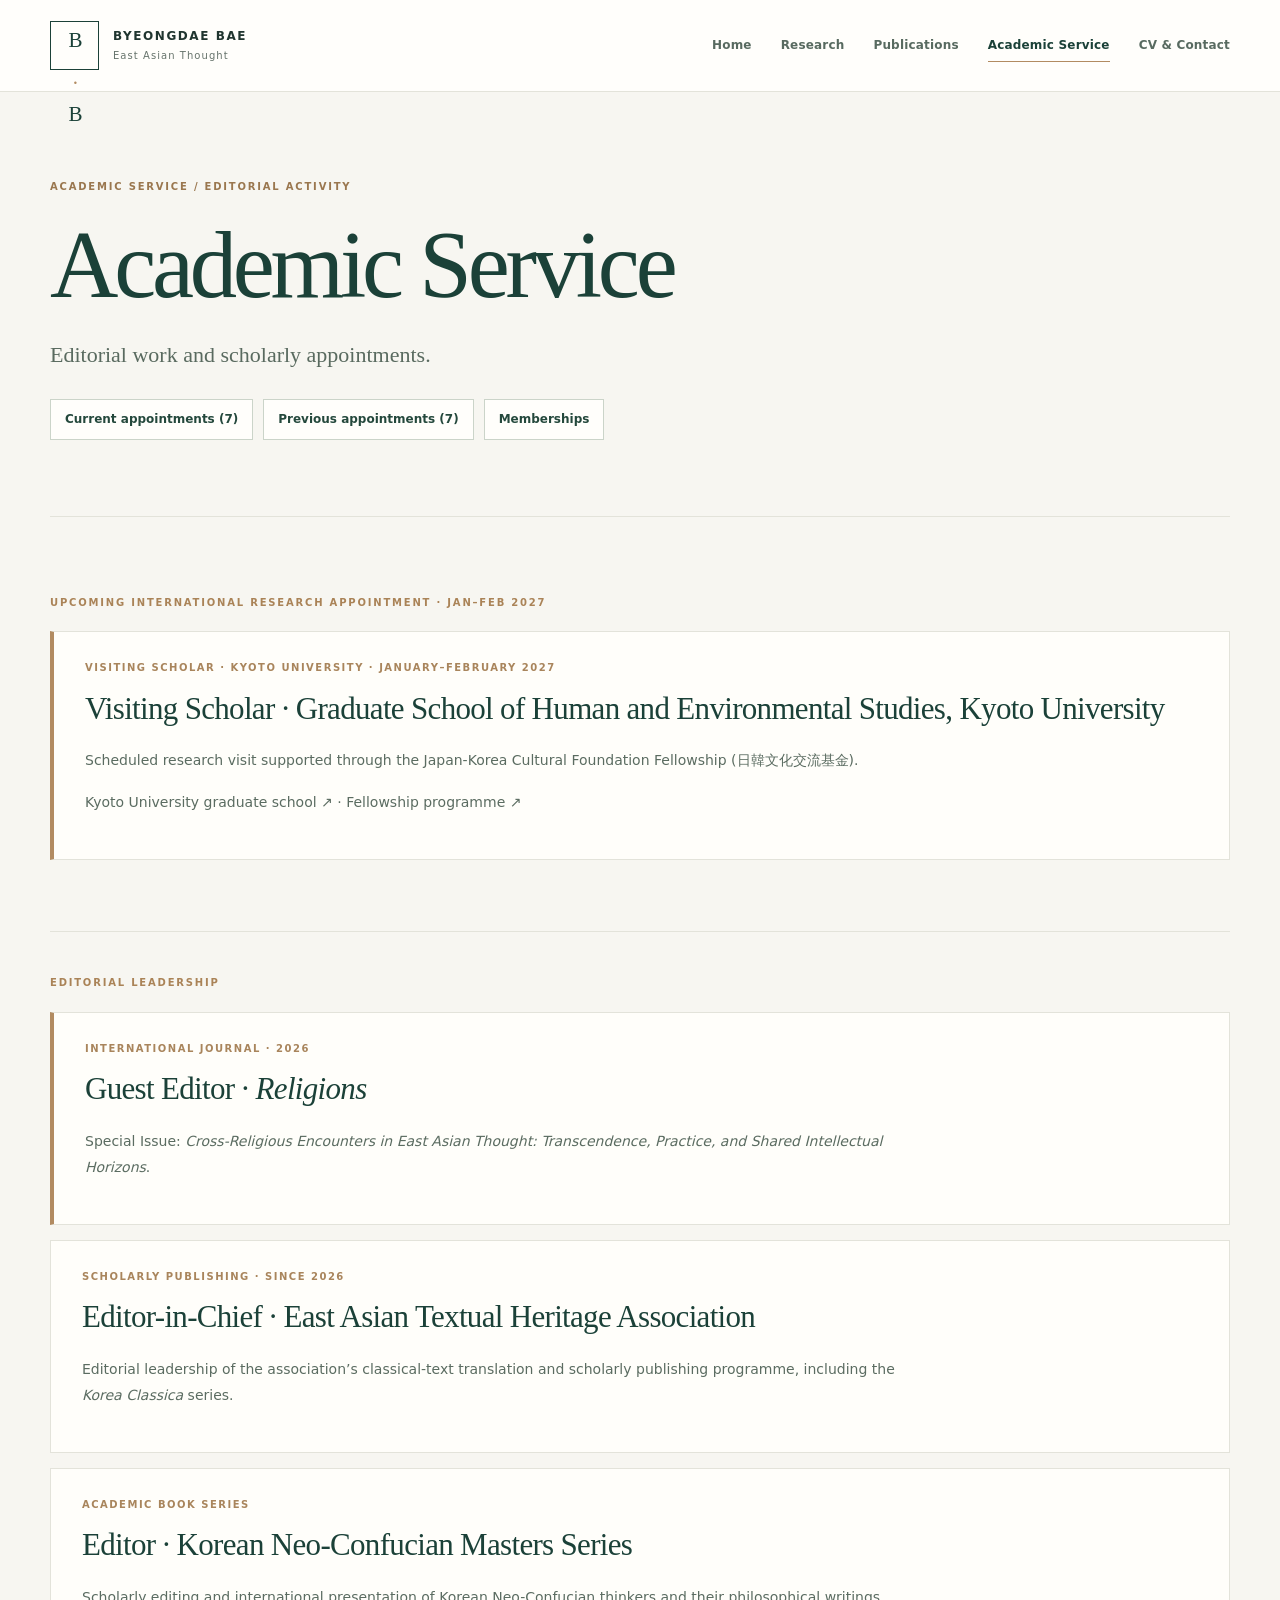
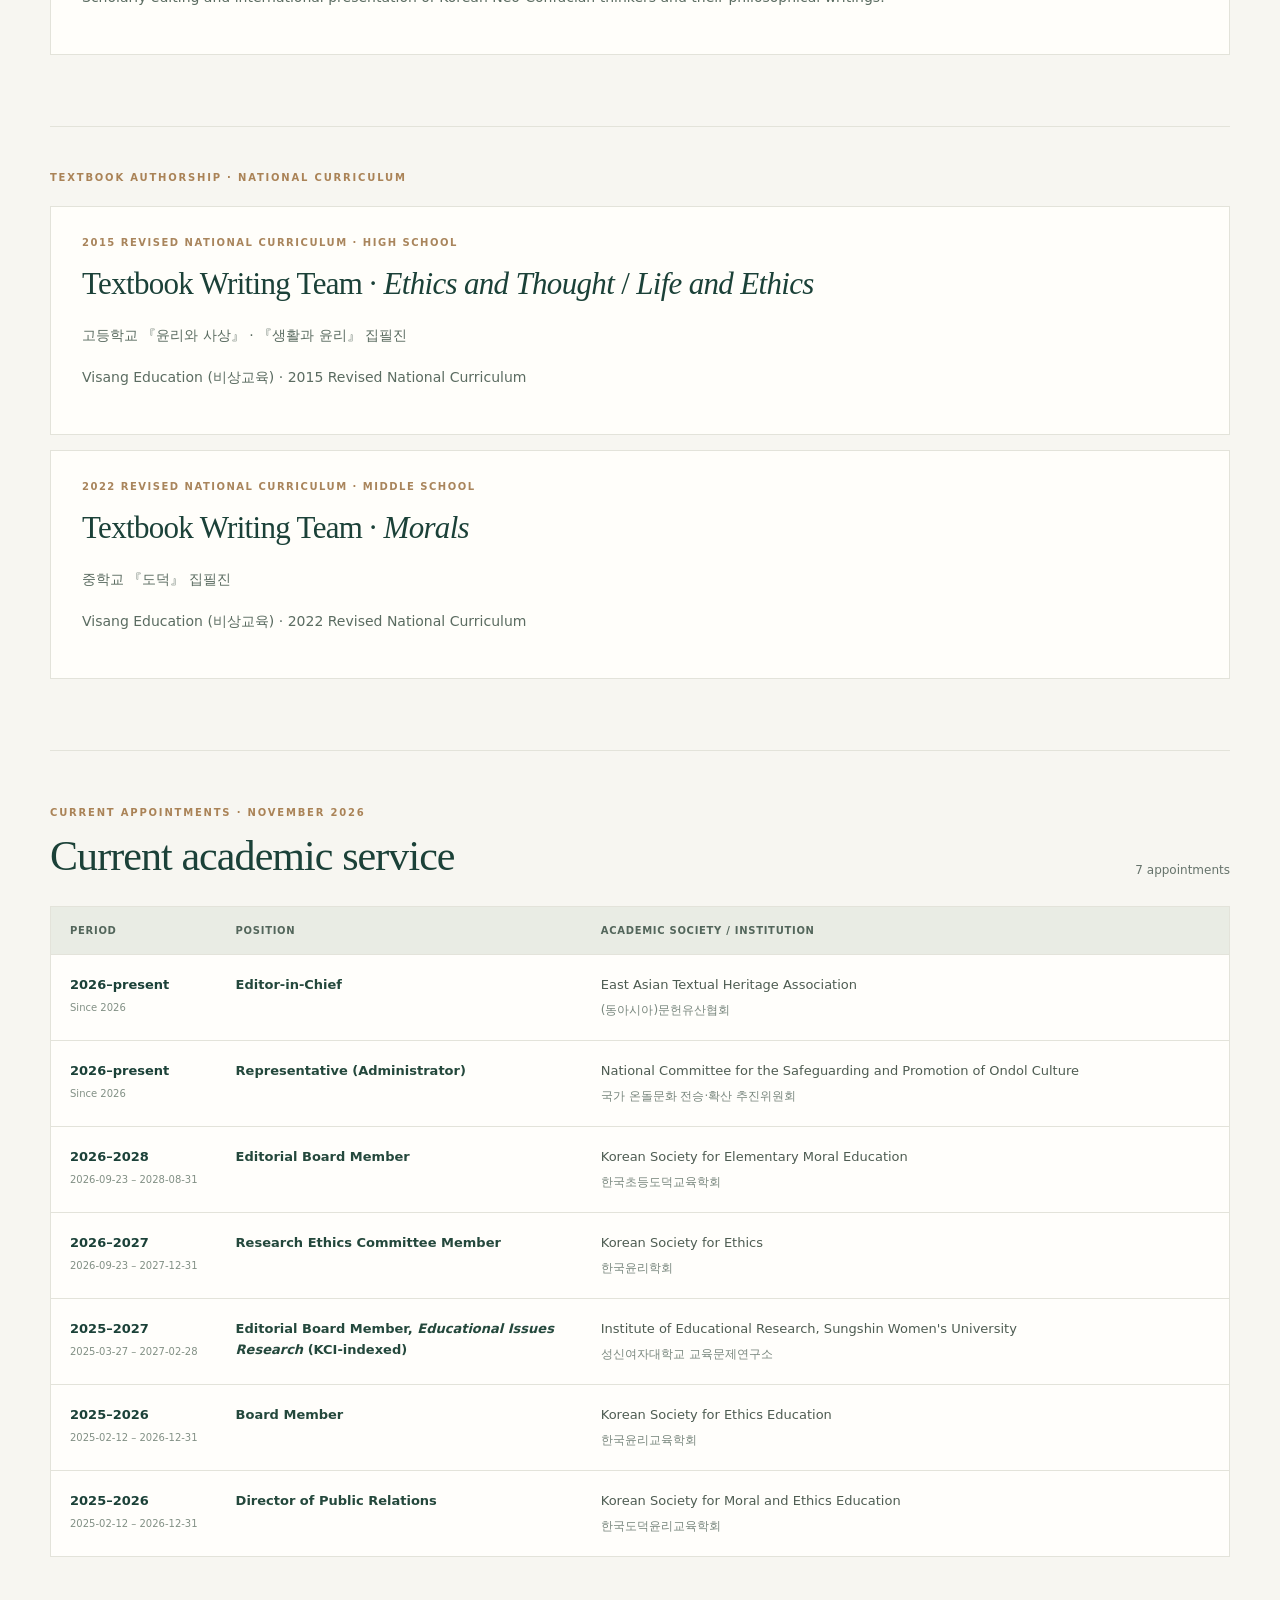
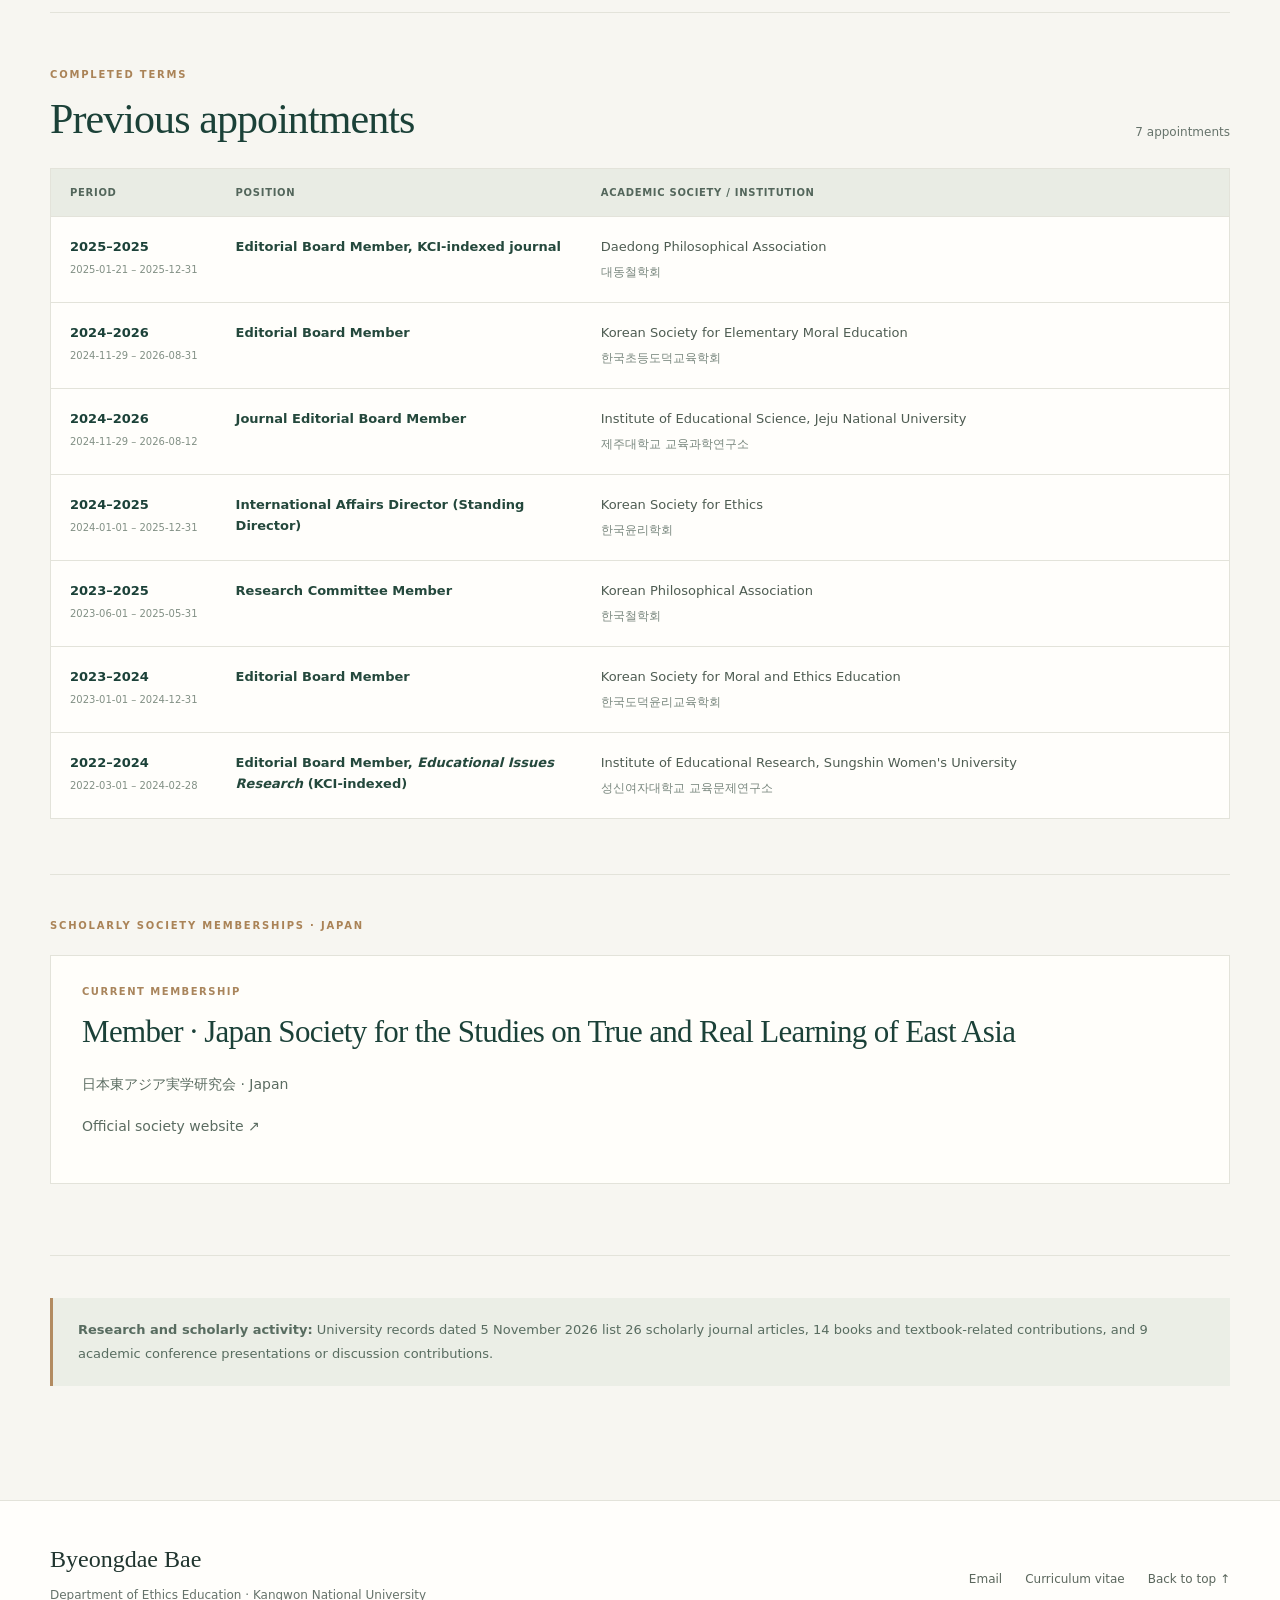
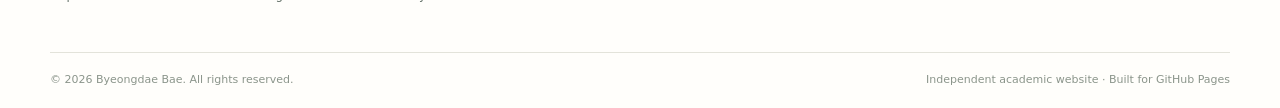
==== commit 7bb0f475: "Add upcoming Kyoto University visiting scholar appointment Jan-Feb 2027" ====
--- a/academic-service.html
+++ b/academic-service.html
@@ -46,6 +46,7 @@
 <a href="academic-service.html" aria-current="page" class="active">Academic Service</a>
 <a href="cv.html">CV & Contact</a></nav></div></header><main id="content"><section class="page-hero shell"><p class="eyebrow">ACADEMIC SERVICE / EDITORIAL ACTIVITY</p><h1>Academic Service</h1><p class="page-intro">Editorial work and scholarly appointments.</p><nav class="as-jump-links" aria-label="Academic Service sections"><a href="#current-service">Current appointments (7)</a><a href="#previous-service">Previous appointments (7)</a><a href="#memberships">Memberships</a></nav></section>
 <section class="shell page-body">
+<div class="pub-section" id="kyoto-visiting-scholar"><p class="section-index">UPCOMING INTERNATIONAL RESEARCH APPOINTMENT · JAN–FEB 2027</p><article class="publication featured-pub"><div class="pub-label">VISITING SCHOLAR · KYOTO UNIVERSITY · JANUARY–FEBRUARY 2027</div><h2>Visiting Scholar · Graduate School of Human and Environmental Studies, Kyoto University</h2><p>Scheduled research visit supported through the Japan-Korea Cultural Foundation Fellowship (<span lang="ja">日韓文化交流基金</span>).</p><p><a href="https://www.h.kyoto-u.ac.jp/en/gr/" target="_blank" rel="noopener noreferrer">Kyoto University graduate school ↗</a> · <a href="https://jkcf.or.jp/projects/category/fellowship/" target="_blank" rel="noopener noreferrer">Fellowship programme ↗</a></p></article></div>
 <div class="pub-section"><p class="section-index">EDITORIAL LEADERSHIP</p>
 <article class="publication featured-pub"><div class="pub-label">INTERNATIONAL JOURNAL · 2026</div><h2>Guest Editor · <em>Religions</em></h2><p>Special Issue: <em>Cross-Religious Encounters in East Asian Thought: Transcendence, Practice, and Shared Intellectual Horizons</em>.</p></article>
 <article class="publication"><div class="pub-label">SCHOLARLY PUBLISHING · SINCE 2026</div><h2>Editor-in-Chief · East Asian Textual Heritage Association</h2><p>Editorial leadership of the association’s classical-text translation and scholarly publishing programme, including the <em>Korea Classica</em> series.</p></article>
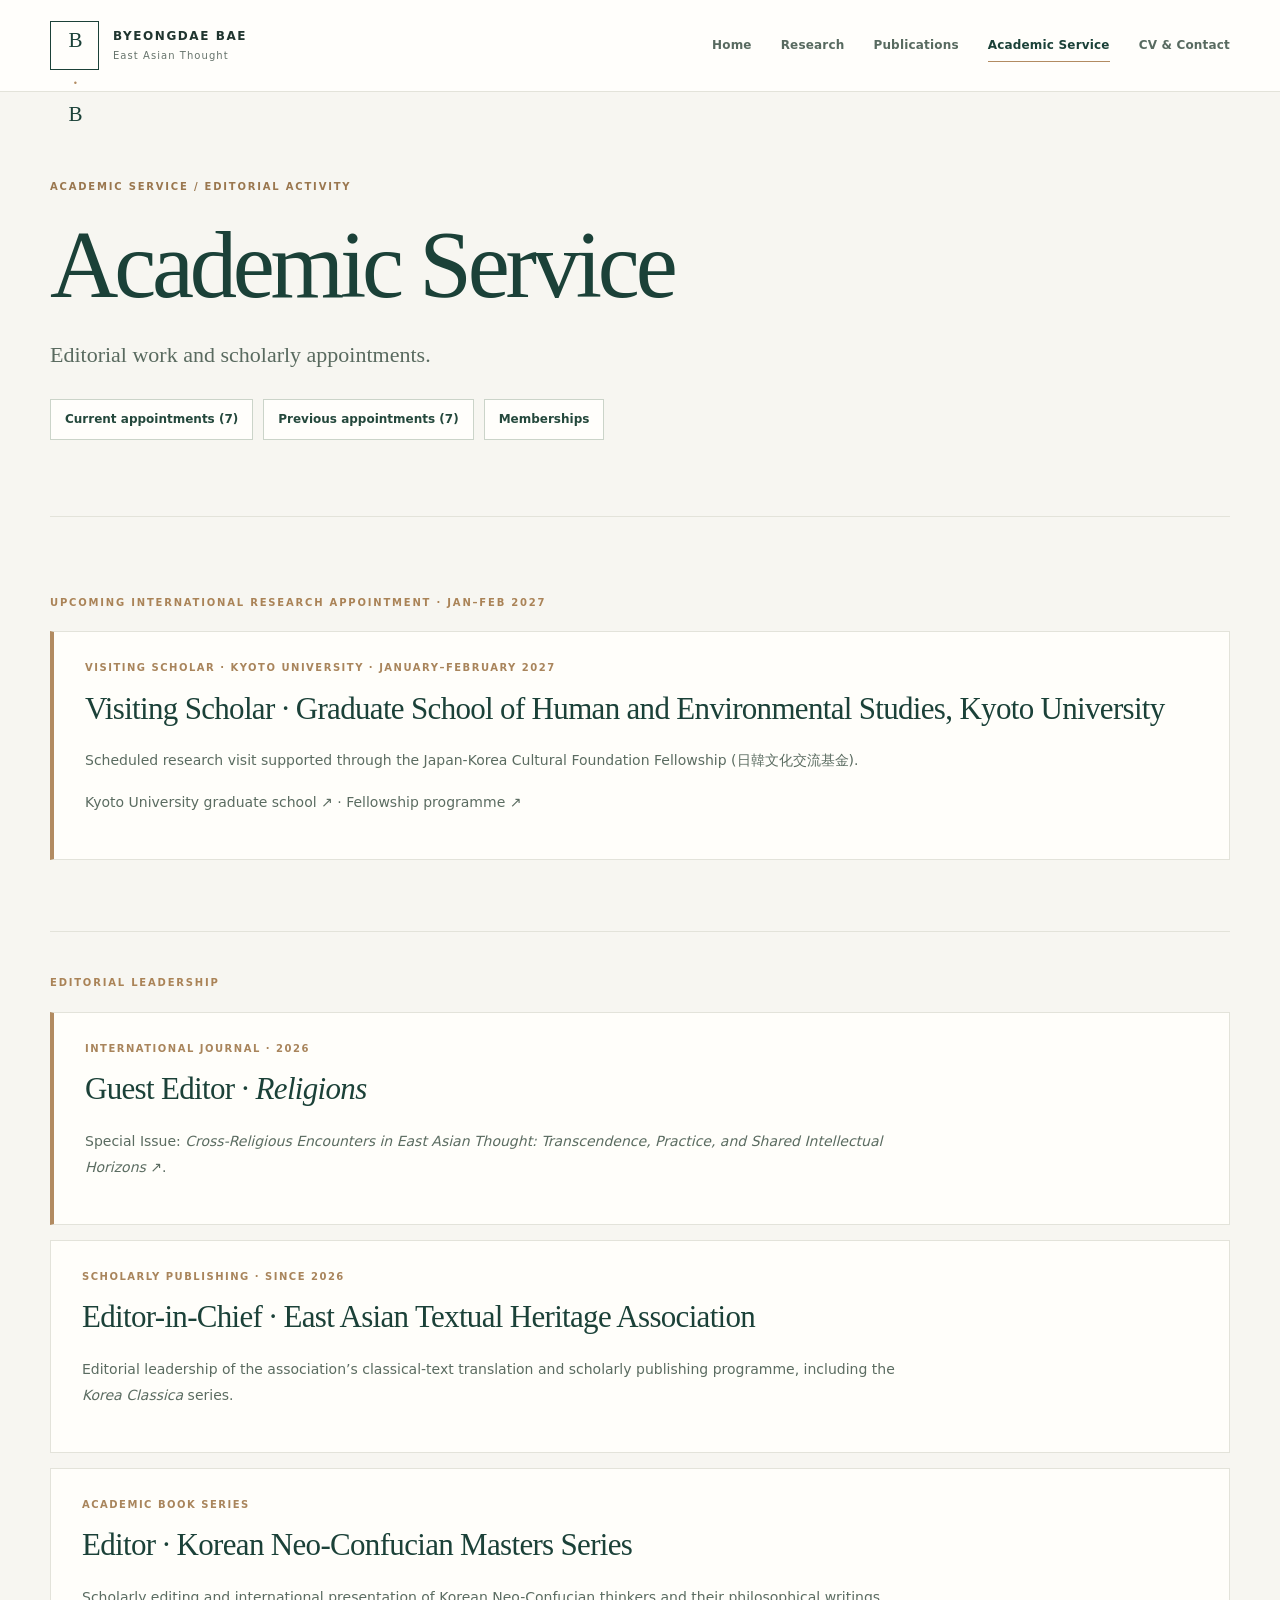
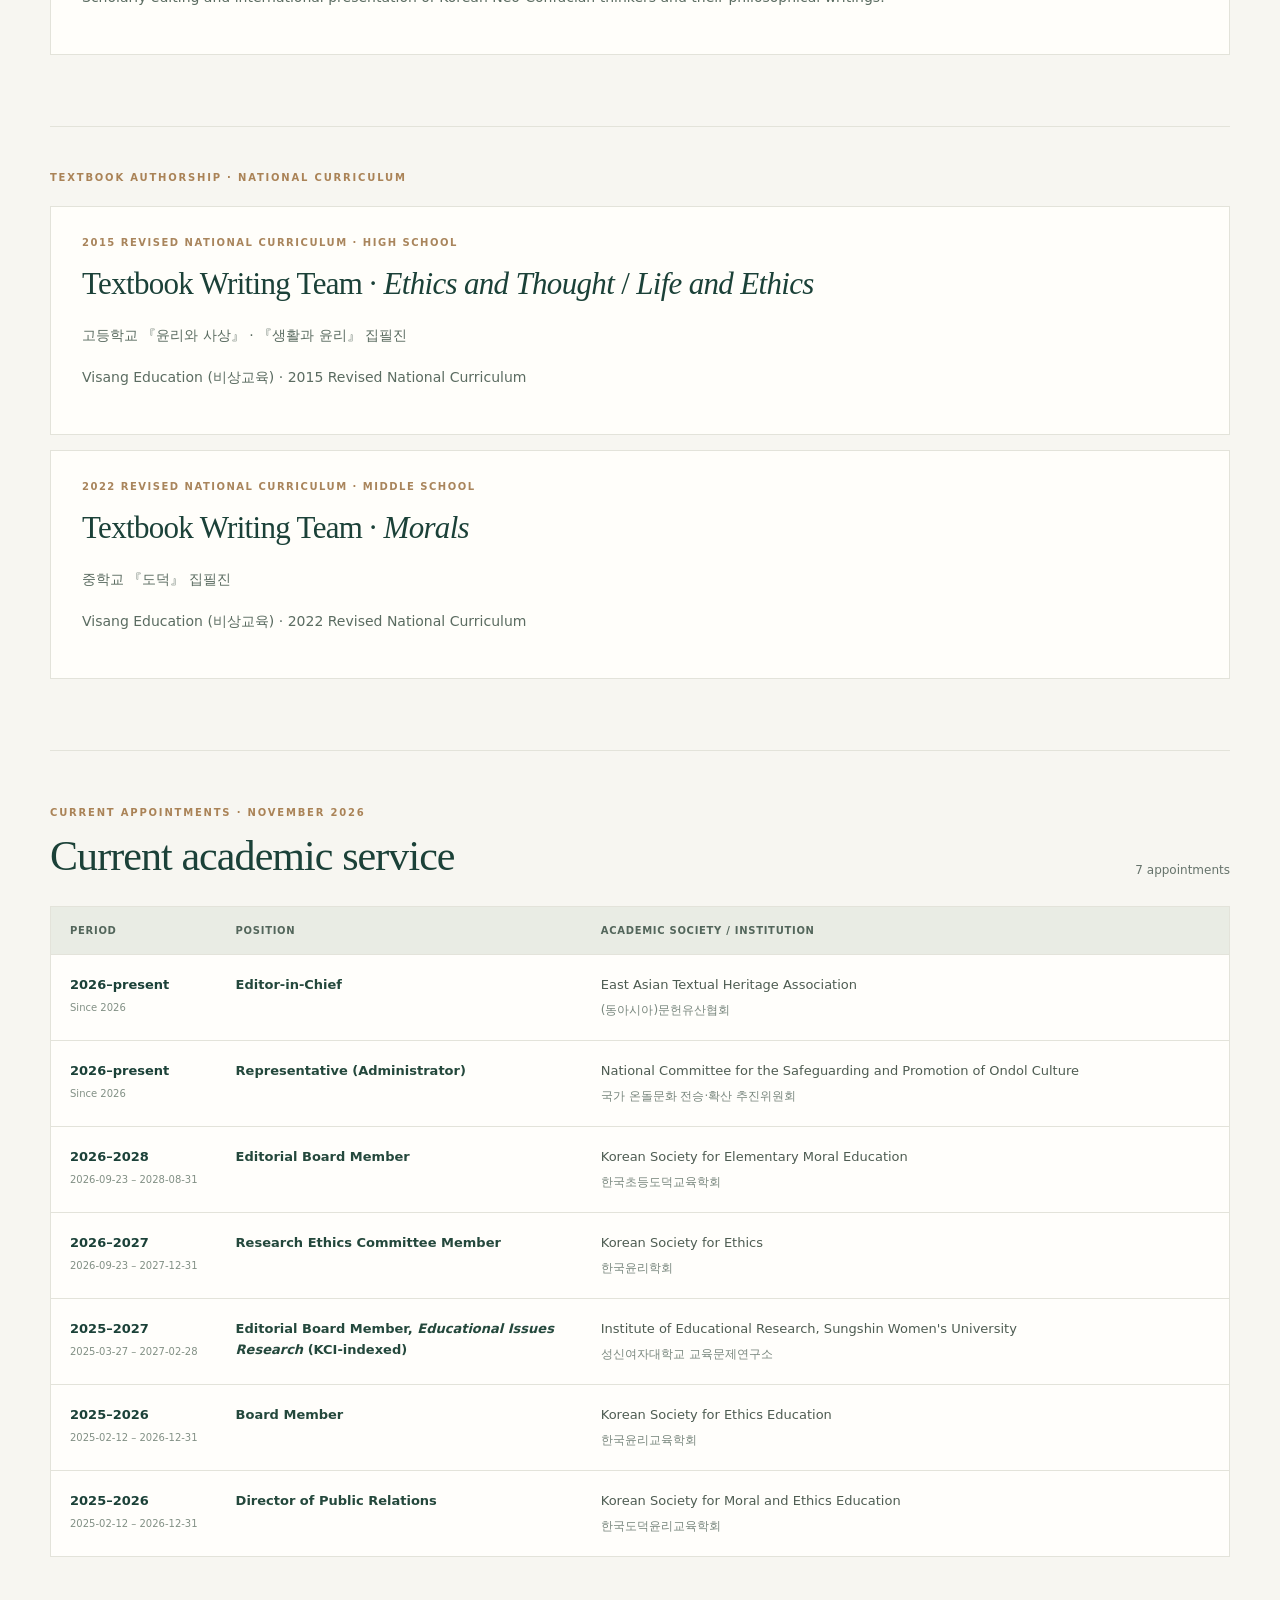
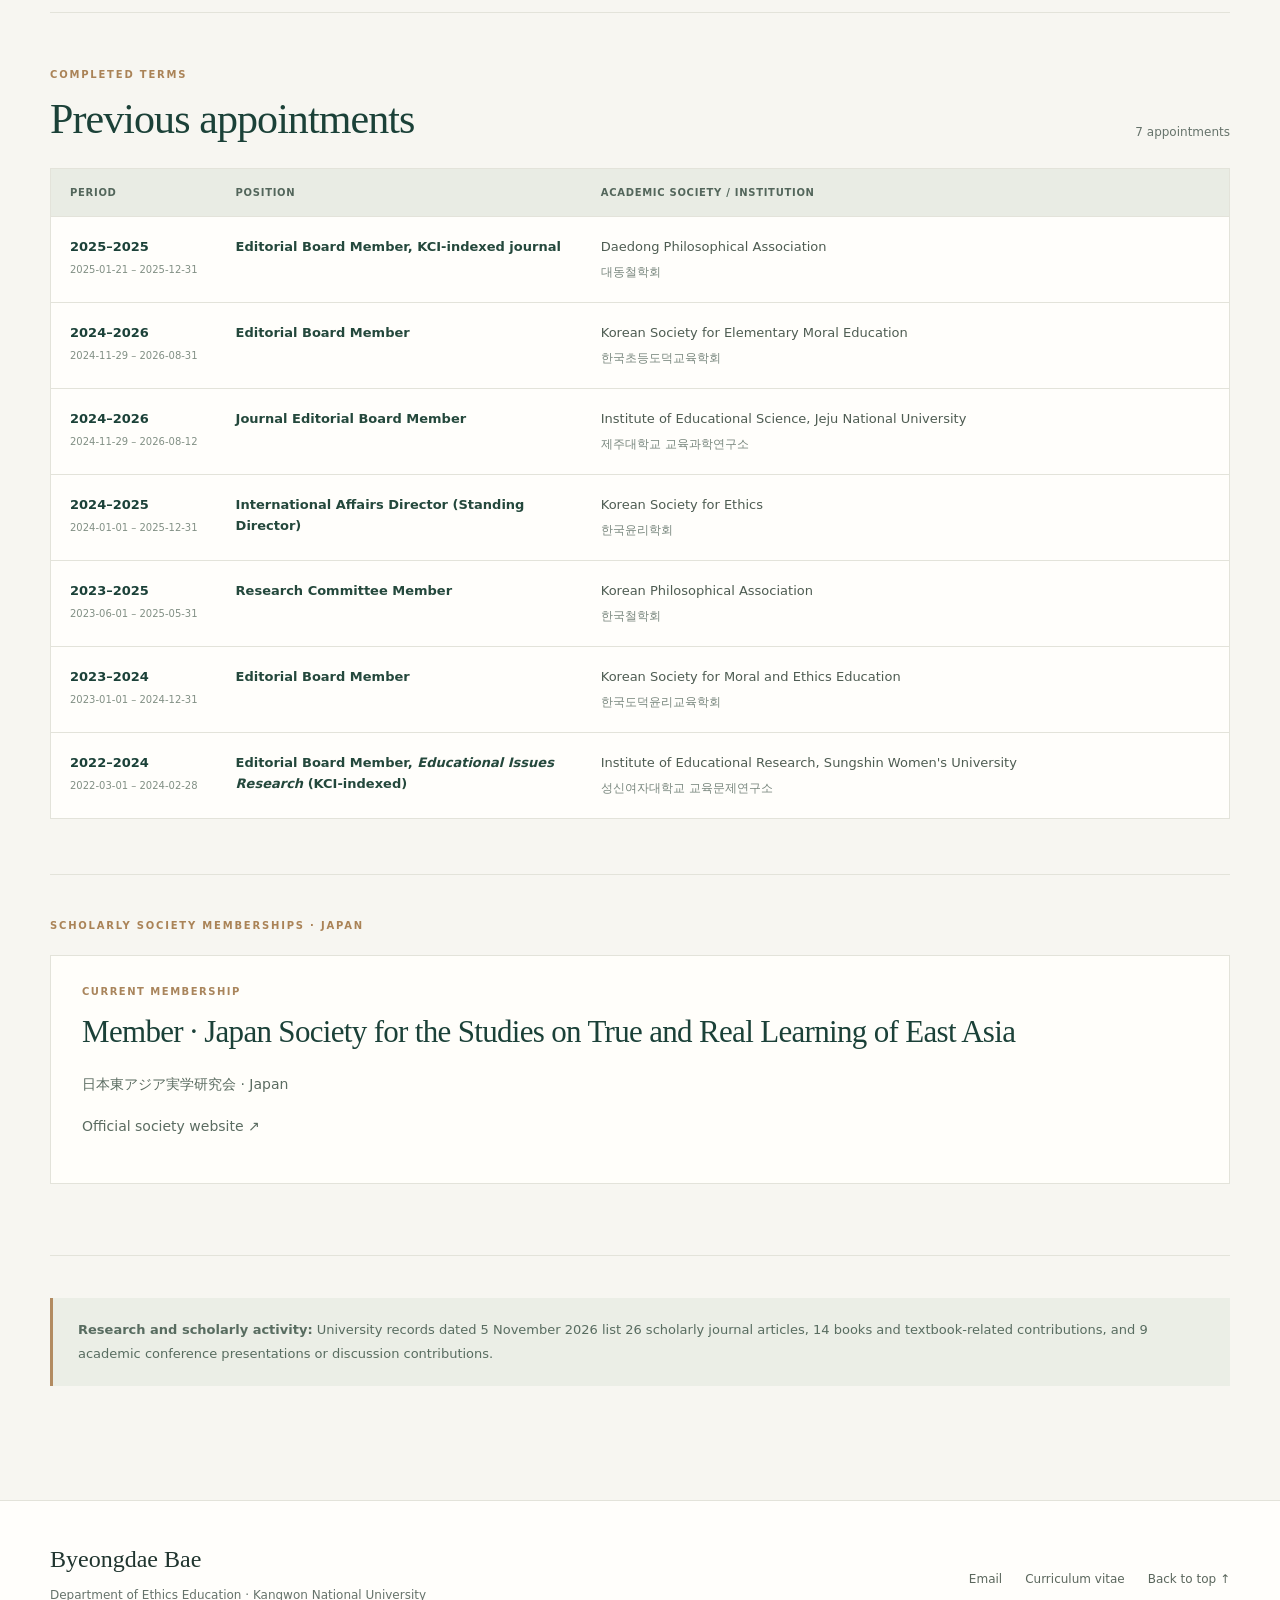
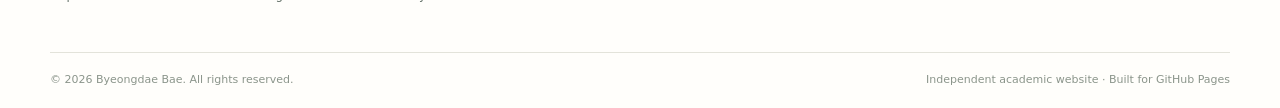
==== commit 86884972: "Link Religions Guest Editor special issue to official MDPI page" ====
--- a/academic-service.html
+++ b/academic-service.html
@@ -48,7 +48,7 @@
 <section class="shell page-body">
 <div class="pub-section" id="kyoto-visiting-scholar"><p class="section-index">UPCOMING INTERNATIONAL RESEARCH APPOINTMENT · JAN–FEB 2027</p><article class="publication featured-pub"><div class="pub-label">VISITING SCHOLAR · KYOTO UNIVERSITY · JANUARY–FEBRUARY 2027</div><h2>Visiting Scholar · Graduate School of Human and Environmental Studies, Kyoto University</h2><p>Scheduled research visit supported through the Japan-Korea Cultural Foundation Fellowship (<span lang="ja">日韓文化交流基金</span>).</p><p><a href="https://www.h.kyoto-u.ac.jp/en/gr/" target="_blank" rel="noopener noreferrer">Kyoto University graduate school ↗</a> · <a href="https://jkcf.or.jp/projects/category/fellowship/" target="_blank" rel="noopener noreferrer">Fellowship programme ↗</a></p></article></div>
 <div class="pub-section"><p class="section-index">EDITORIAL LEADERSHIP</p>
-<article class="publication featured-pub"><div class="pub-label">INTERNATIONAL JOURNAL · 2026</div><h2>Guest Editor · <em>Religions</em></h2><p>Special Issue: <em>Cross-Religious Encounters in East Asian Thought: Transcendence, Practice, and Shared Intellectual Horizons</em>.</p></article>
+<article class="publication featured-pub"><div class="pub-label">INTERNATIONAL JOURNAL · 2026</div><h2>Guest Editor · <em>Religions</em></h2><p>Special Issue: <a href="https://www.mdpi.com/journal/religions/special_issues/2T6JJ6J2G9" target="_blank" rel="noopener noreferrer"><em>Cross-Religious Encounters in East Asian Thought: Transcendence, Practice, and Shared Intellectual Horizons</em> ↗</a>.</p></article>
 <article class="publication"><div class="pub-label">SCHOLARLY PUBLISHING · SINCE 2026</div><h2>Editor-in-Chief · East Asian Textual Heritage Association</h2><p>Editorial leadership of the association’s classical-text translation and scholarly publishing programme, including the <em>Korea Classica</em> series.</p></article>
 <article class="publication"><div class="pub-label">ACADEMIC BOOK SERIES</div><h2>Editor · Korean Neo-Confucian Masters Series</h2><p>Scholarly editing and international presentation of Korean Neo-Confucian thinkers and their philosophical writings.</p></article></div>
 <div class="pub-section" id="textbook-authorship"><p class="section-index">TEXTBOOK AUTHORSHIP · NATIONAL CURRICULUM</p>
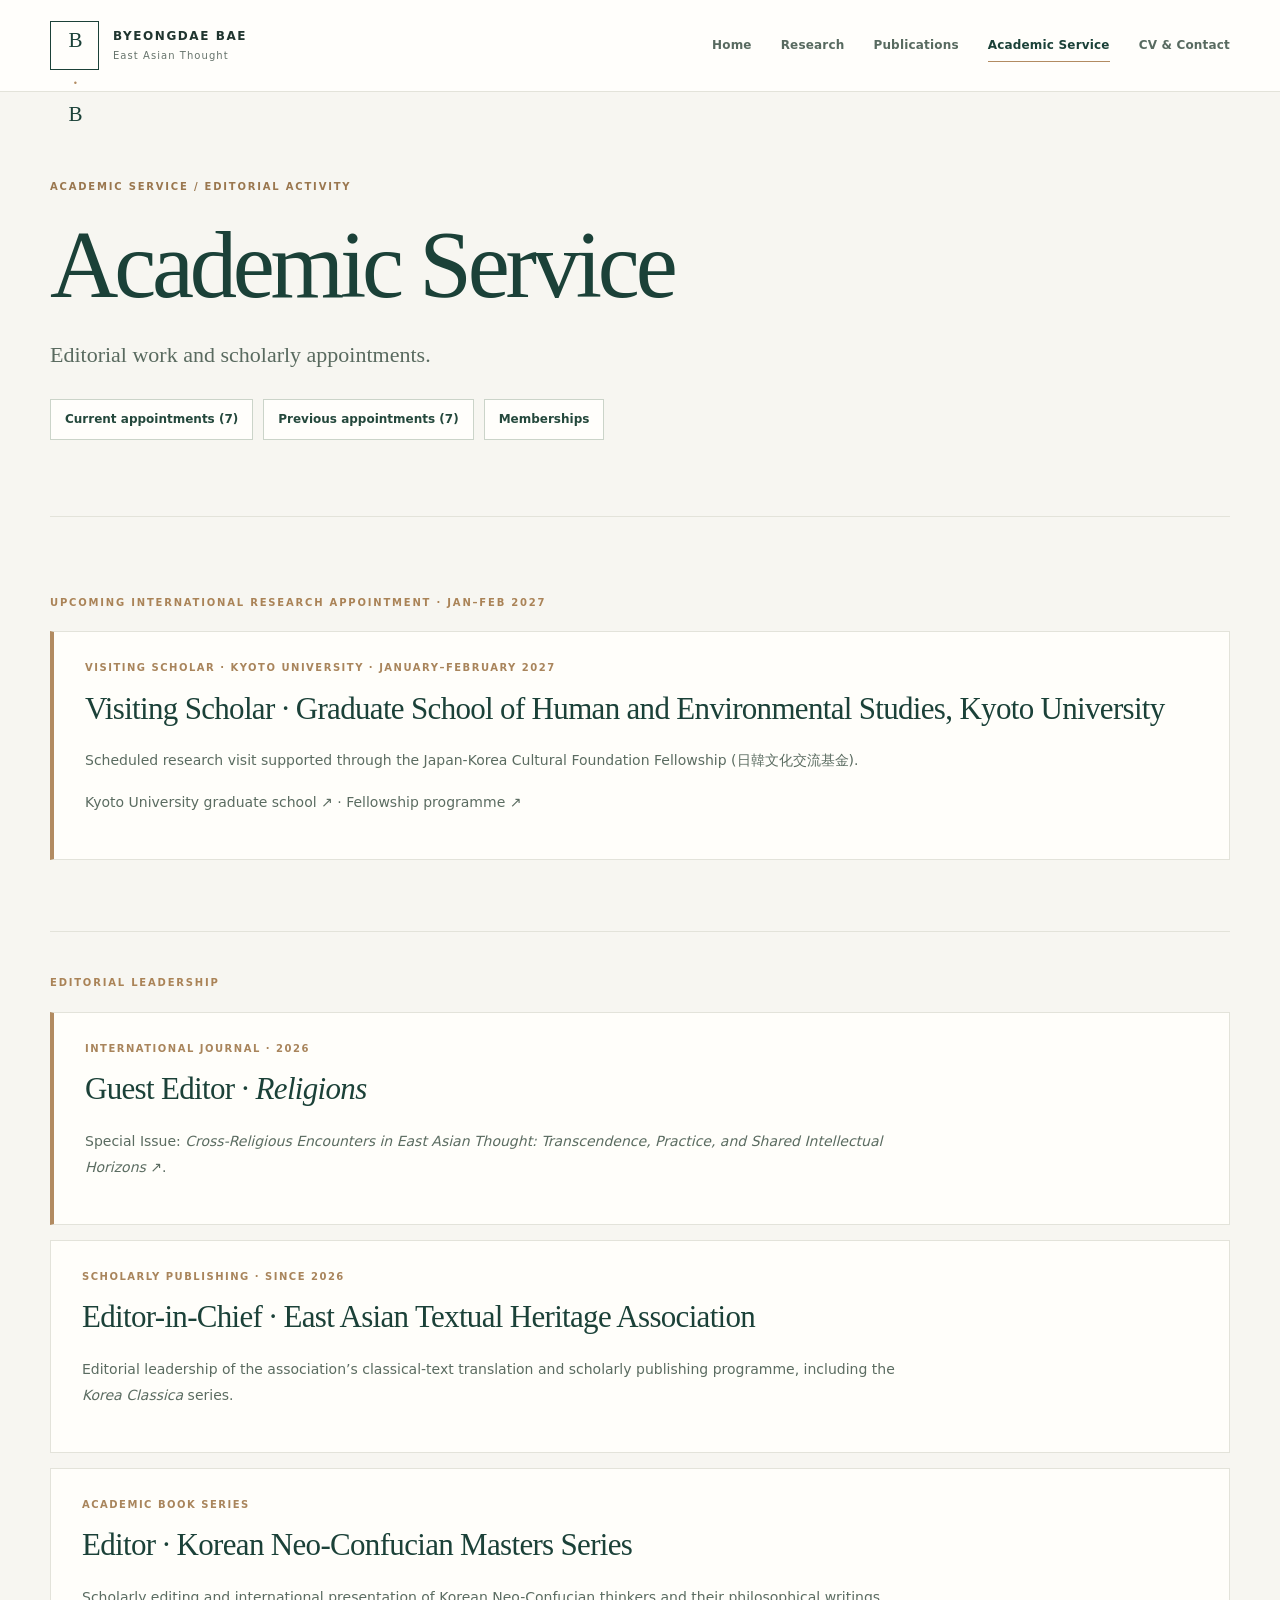
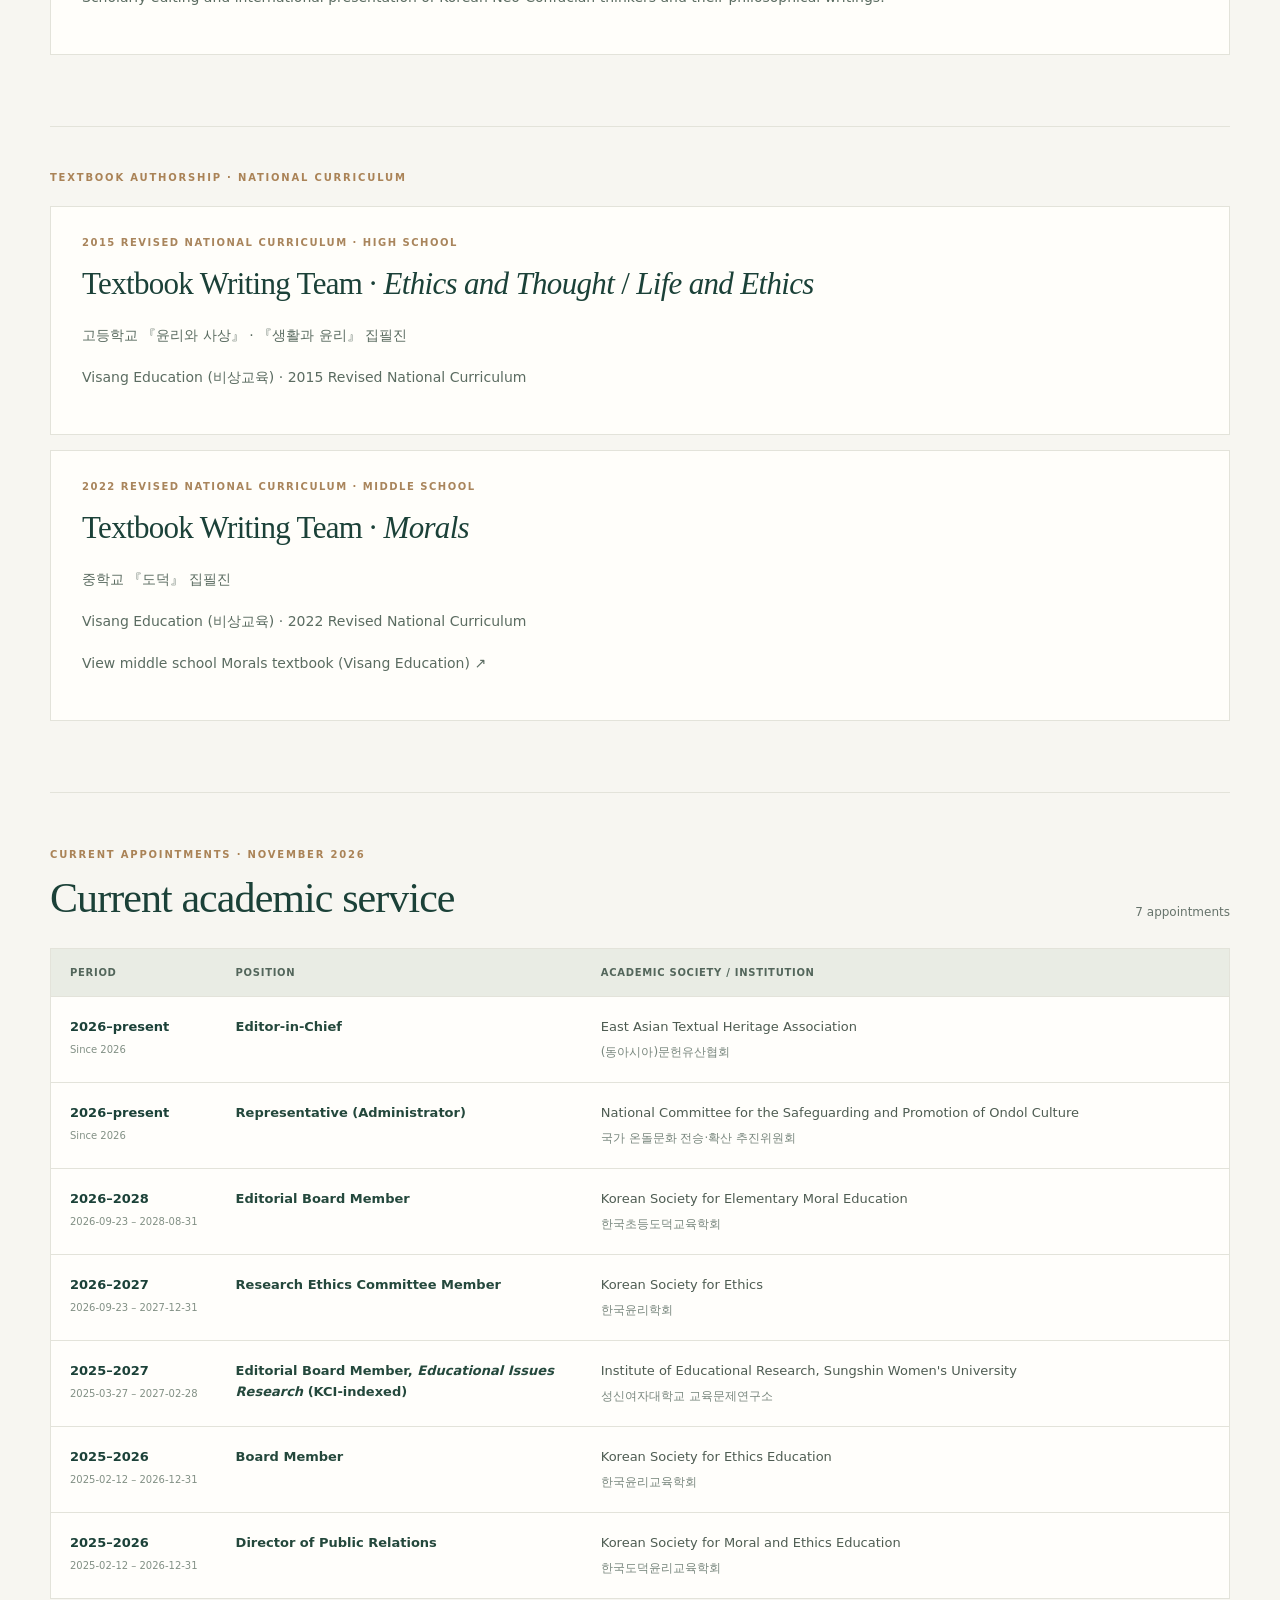
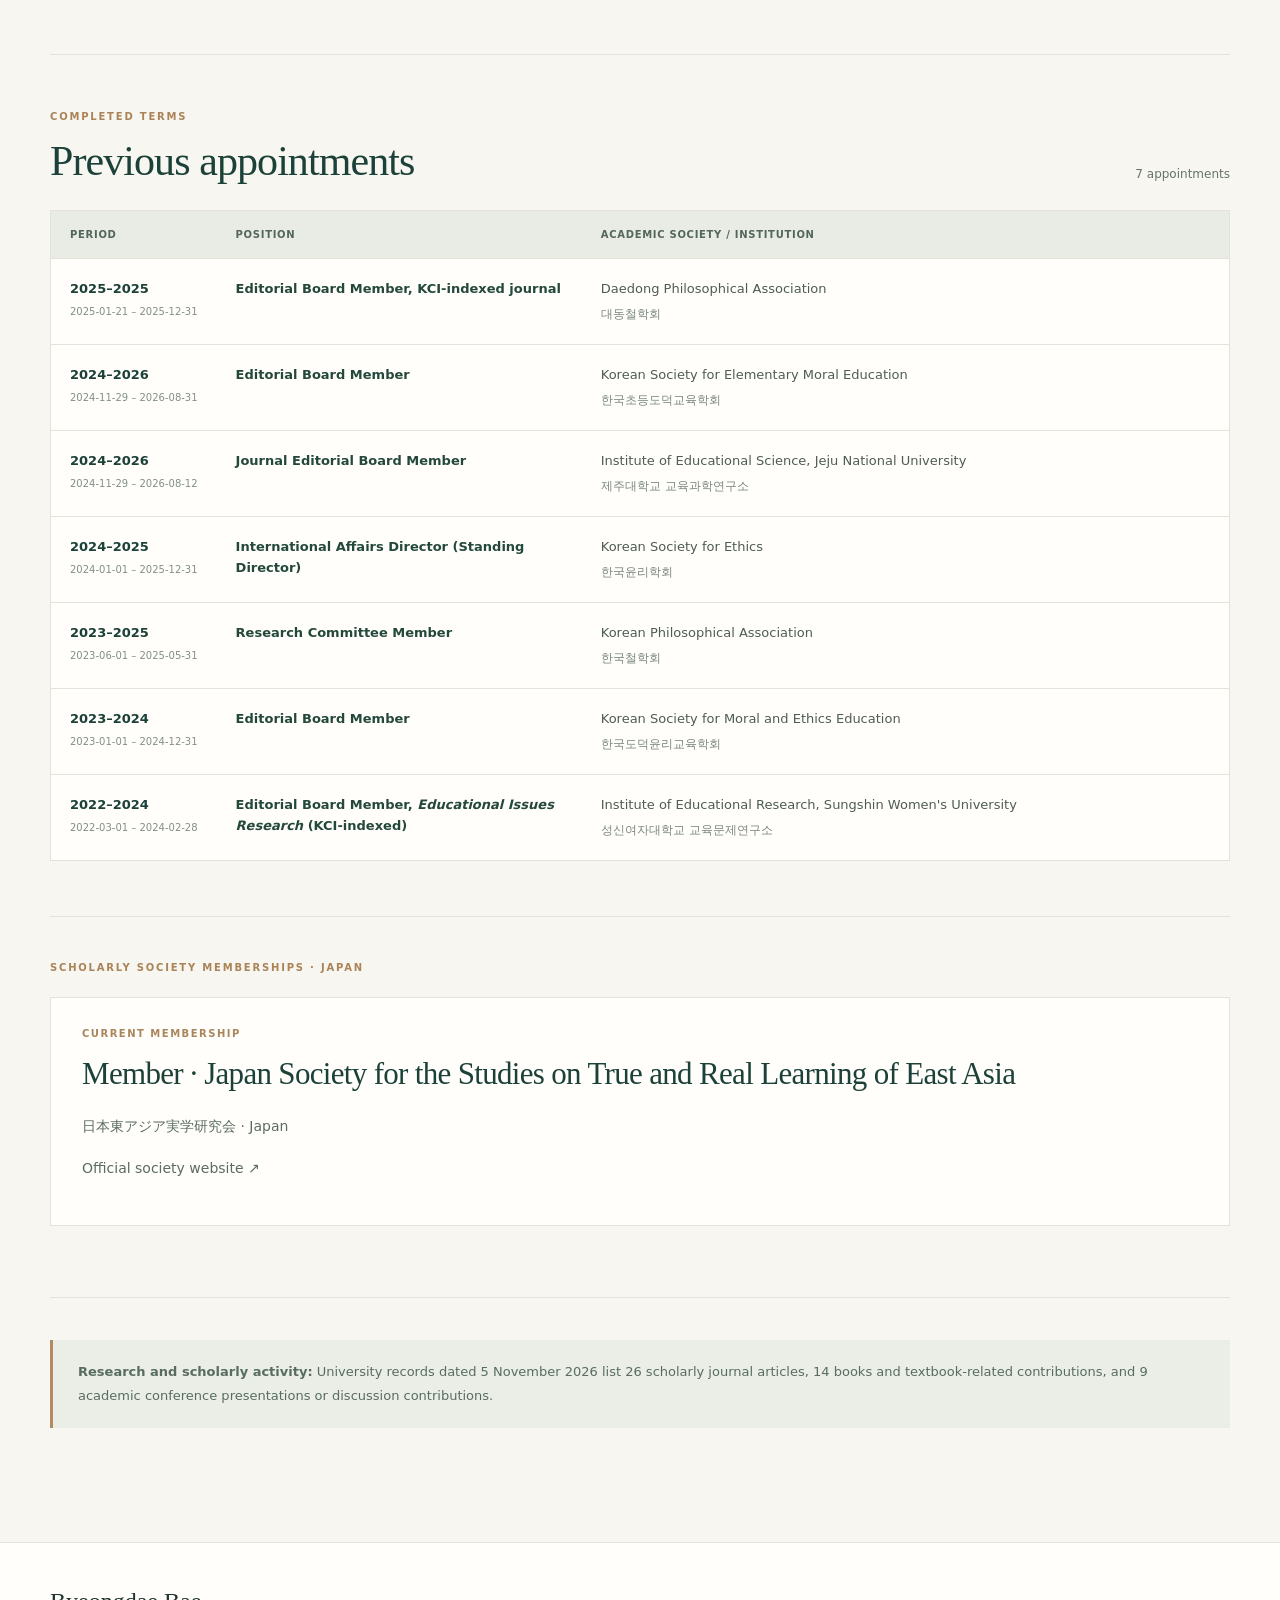
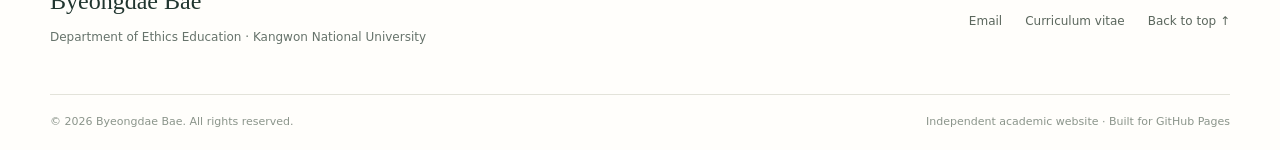
==== commit ba31f6c1: "Link Visang middle school Morals textbook in academic experience" ====
--- a/academic-service.html
+++ b/academic-service.html
@@ -53,7 +53,7 @@
 <article class="publication"><div class="pub-label">ACADEMIC BOOK SERIES</div><h2>Editor · Korean Neo-Confucian Masters Series</h2><p>Scholarly editing and international presentation of Korean Neo-Confucian thinkers and their philosophical writings.</p></article></div>
 <div class="pub-section" id="textbook-authorship"><p class="section-index">TEXTBOOK AUTHORSHIP · NATIONAL CURRICULUM</p>
 <article class="publication"><div class="pub-label">2015 REVISED NATIONAL CURRICULUM · HIGH SCHOOL</div><h2>Textbook Writing Team · <em>Ethics and Thought</em> / <em>Life and Ethics</em></h2><p lang="ko">고등학교 『윤리와 사상』 · 『생활과 윤리』 집필진</p><p>Visang Education (비상교육) · 2015 Revised National Curriculum</p></article>
-<article class="publication"><div class="pub-label">2022 REVISED NATIONAL CURRICULUM · MIDDLE SCHOOL</div><h2>Textbook Writing Team · <em>Morals</em></h2><p lang="ko">중학교 『도덕』 집필진</p><p>Visang Education (비상교육) · 2022 Revised National Curriculum</p></article></div>
+<article class="publication"><div class="pub-label">2022 REVISED NATIONAL CURRICULUM · MIDDLE SCHOOL</div><h2>Textbook Writing Team · <em>Morals</em></h2><p lang="ko">중학교 『도덕』 집필진</p><p>Visang Education (비상교육) · 2022 Revised National Curriculum</p><p><a href="https://textbook.visang.com/textbook/bookdetail?gtt=M&amp;ac=B0310" target="_blank" rel="noopener noreferrer">View middle school Morals textbook (Visang Education) ↗</a></p></article></div>
 <section class="as-service-group" aria-labelledby="current-service"><div class="as-group-top"><div><p class="section-index">CURRENT APPOINTMENTS · NOVEMBER 2026</p><h2 id="current-service">Current academic service</h2></div><span class="as-count">7 appointments</span></div><div class="as-table-wrap"><table class="as-table"><thead><tr><th scope="col">Period</th><th scope="col">Position</th><th scope="col">Academic Society / Institution</th></tr></thead><tbody><tr><td class="as-period"><time datetime="2026">2026–present</time><span class="as-exact">Since 2026</span></td><td class="as-role">Editor-in-Chief</td><td>East Asian Textual Heritage Association<span class="as-korean" lang="ko">(동아시아)문헌유산협회</span></td></tr>
 <tr><td class="as-period"><time datetime="2026">2026–present</time><span class="as-exact">Since 2026</span></td><td class="as-role">Representative (Administrator)</td><td><a href="https://ondolculture.org/" target="_blank" rel="noopener noreferrer">National Committee for the Safeguarding and Promotion of Ondol Culture</a><span class="as-korean" lang="ko">국가 온돌문화 전승·확산 추진위원회</span></td></tr>
 <tr><td class="as-period"><time datetime="2026-09-23">2026–2028</time><span class="as-exact">2026-09-23 – 2028-08-31</span></td><td class="as-role">Editorial Board Member</td><td>Korean Society for Elementary Moral Education<span class="as-korean" lang="ko">한국초등도덕교육학회</span></td></tr>
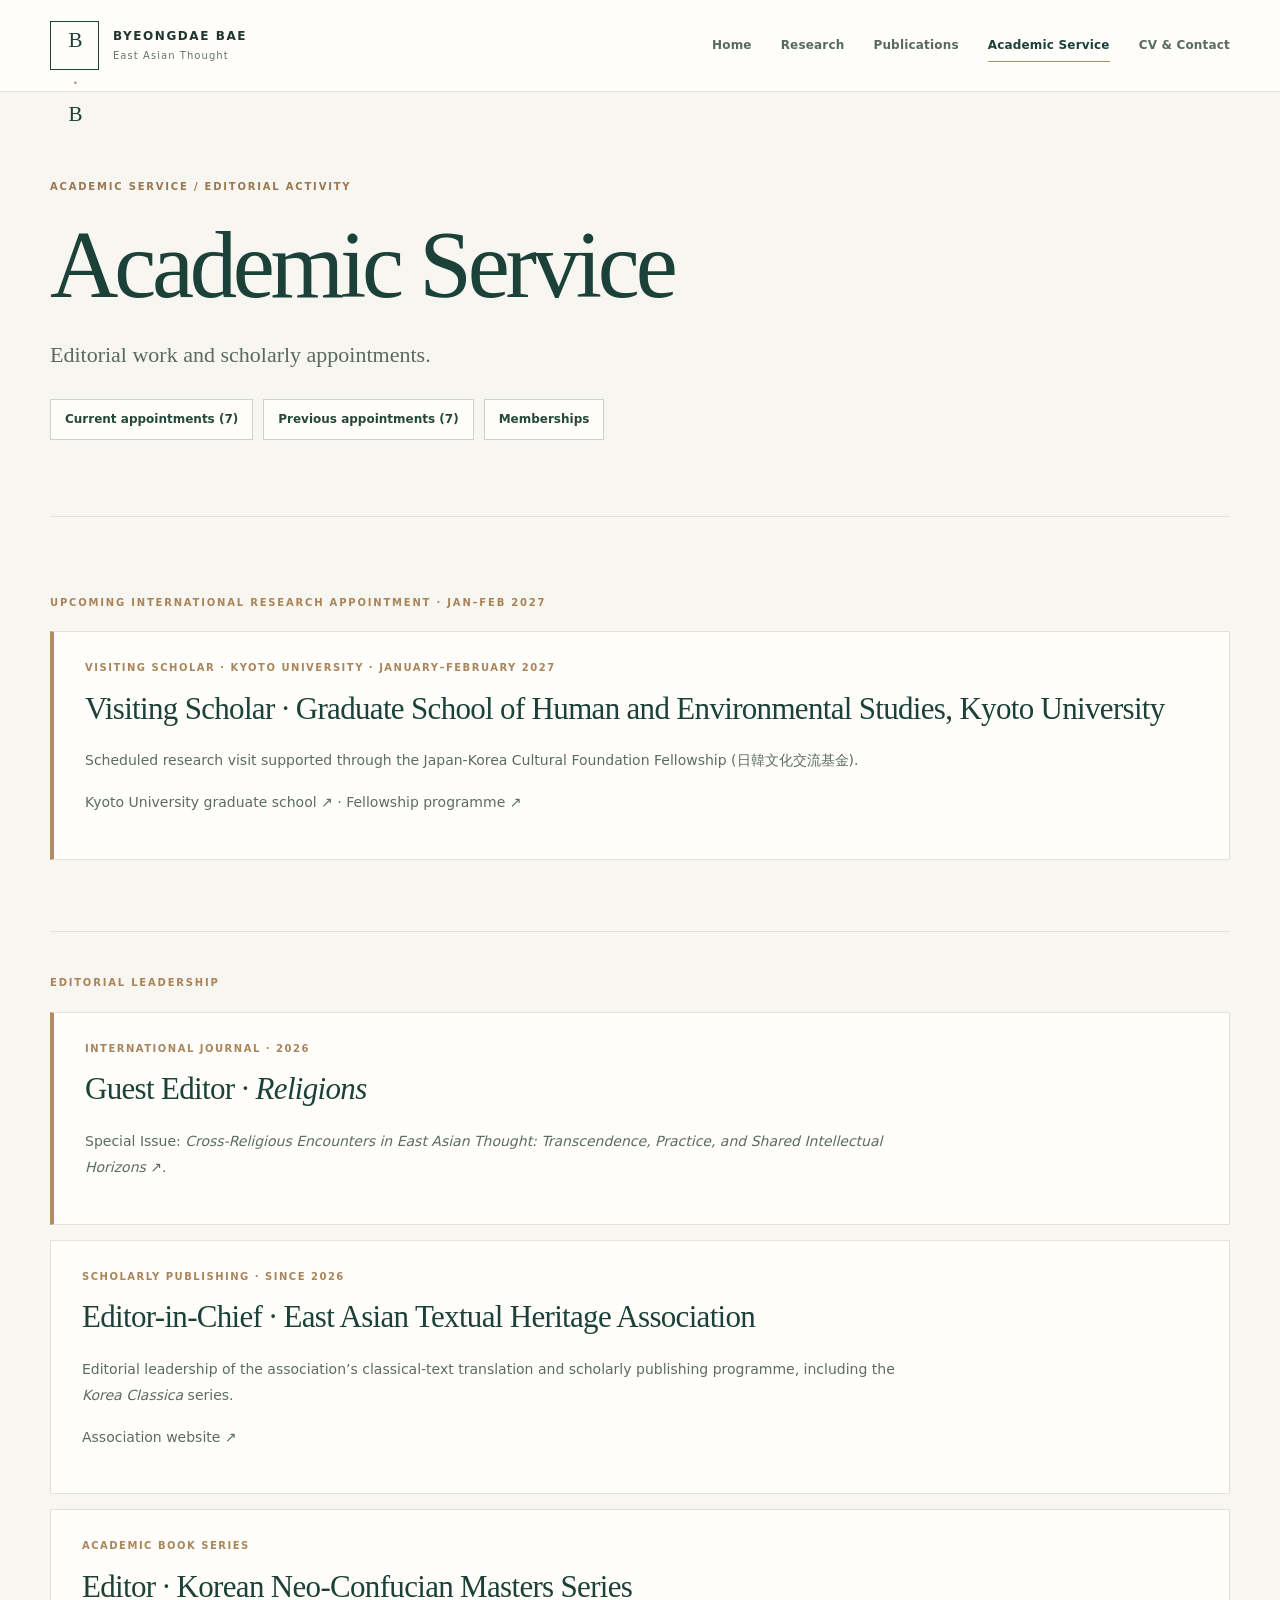
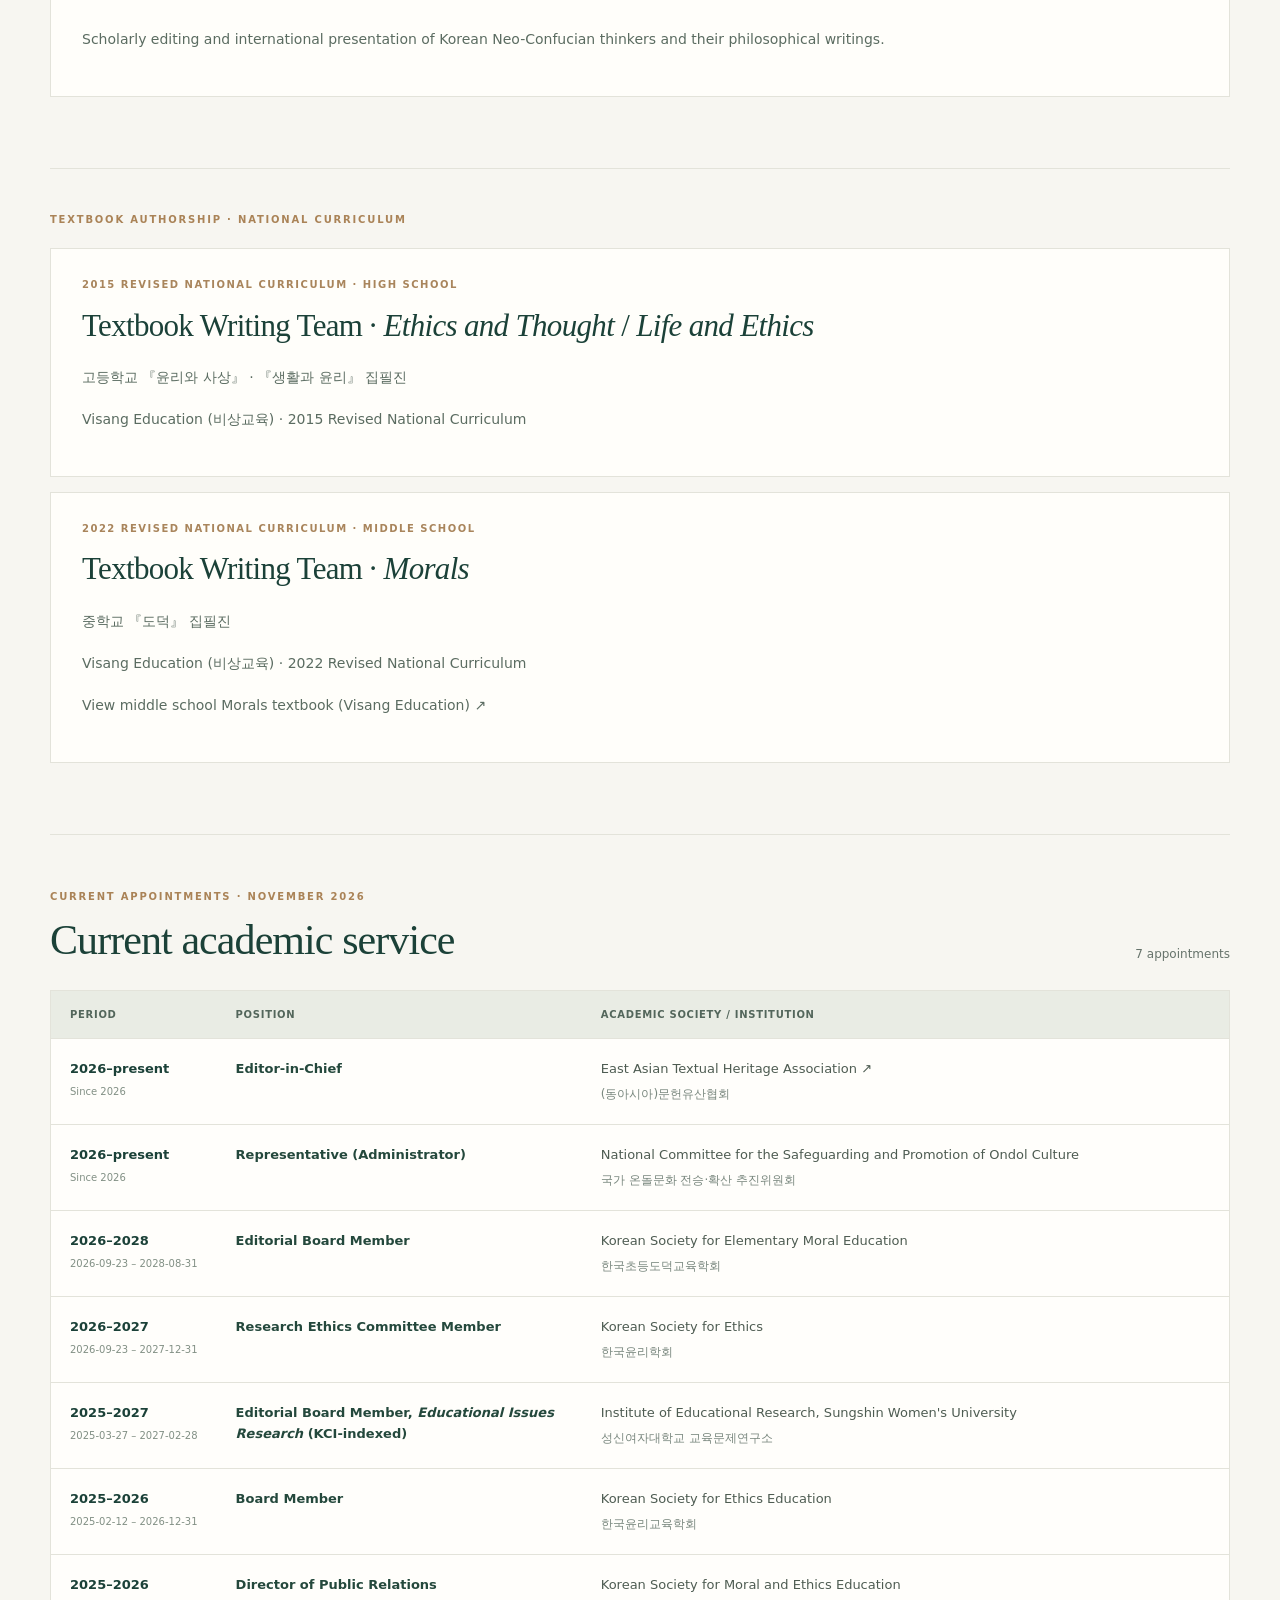
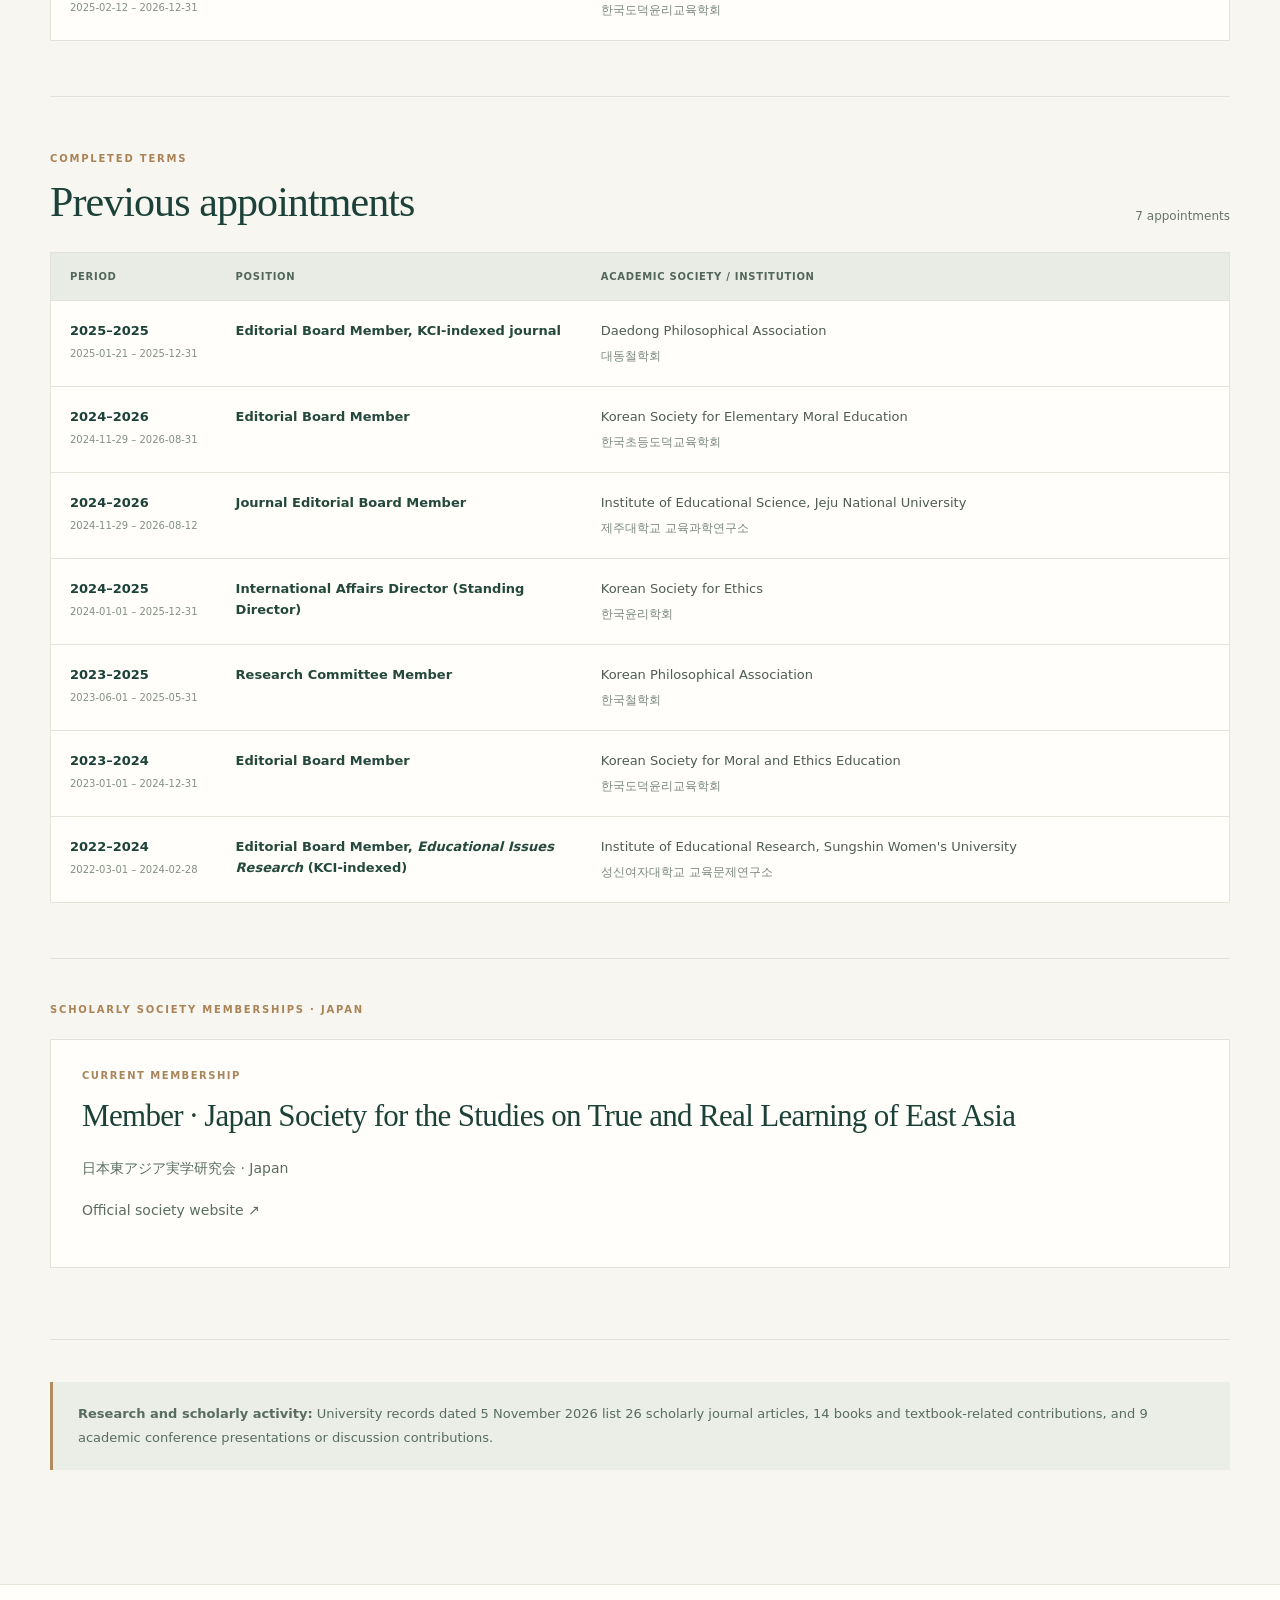
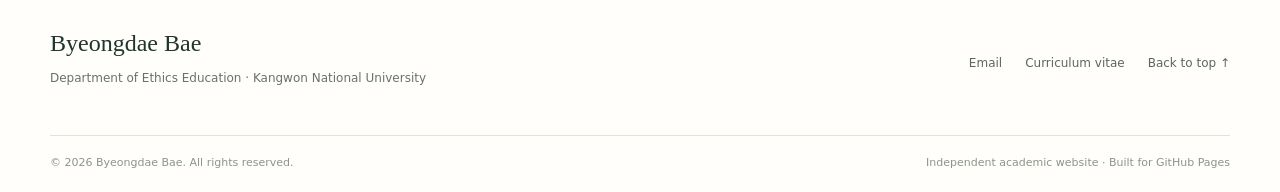
==== commit 8b62e9e1: "Add East Asian Textual Heritage Association official website links" ====
--- a/academic-service.html
+++ b/academic-service.html
@@ -49,12 +49,12 @@
 <div class="pub-section" id="kyoto-visiting-scholar"><p class="section-index">UPCOMING INTERNATIONAL RESEARCH APPOINTMENT · JAN–FEB 2027</p><article class="publication featured-pub"><div class="pub-label">VISITING SCHOLAR · KYOTO UNIVERSITY · JANUARY–FEBRUARY 2027</div><h2>Visiting Scholar · Graduate School of Human and Environmental Studies, Kyoto University</h2><p>Scheduled research visit supported through the Japan-Korea Cultural Foundation Fellowship (<span lang="ja">日韓文化交流基金</span>).</p><p><a href="https://www.h.kyoto-u.ac.jp/en/gr/" target="_blank" rel="noopener noreferrer">Kyoto University graduate school ↗</a> · <a href="https://jkcf.or.jp/projects/category/fellowship/" target="_blank" rel="noopener noreferrer">Fellowship programme ↗</a></p></article></div>
 <div class="pub-section"><p class="section-index">EDITORIAL LEADERSHIP</p>
 <article class="publication featured-pub"><div class="pub-label">INTERNATIONAL JOURNAL · 2026</div><h2>Guest Editor · <em>Religions</em></h2><p>Special Issue: <a href="https://www.mdpi.com/journal/religions/special_issues/2T6JJ6J2G9" target="_blank" rel="noopener noreferrer"><em>Cross-Religious Encounters in East Asian Thought: Transcendence, Practice, and Shared Intellectual Horizons</em> ↗</a>.</p></article>
-<article class="publication"><div class="pub-label">SCHOLARLY PUBLISHING · SINCE 2026</div><h2>Editor-in-Chief · East Asian Textual Heritage Association</h2><p>Editorial leadership of the association’s classical-text translation and scholarly publishing programme, including the <em>Korea Classica</em> series.</p></article>
+<article class="publication"><div class="pub-label">SCHOLARLY PUBLISHING · SINCE 2026</div><h2>Editor-in-Chief · East Asian Textual Heritage Association</h2><p>Editorial leadership of the association’s classical-text translation and scholarly publishing programme, including the <em>Korea Classica</em> series.</p><p><a href="https://eatha.net/" target="_blank" rel="noopener noreferrer">Association website ↗</a></p></article>
 <article class="publication"><div class="pub-label">ACADEMIC BOOK SERIES</div><h2>Editor · Korean Neo-Confucian Masters Series</h2><p>Scholarly editing and international presentation of Korean Neo-Confucian thinkers and their philosophical writings.</p></article></div>
 <div class="pub-section" id="textbook-authorship"><p class="section-index">TEXTBOOK AUTHORSHIP · NATIONAL CURRICULUM</p>
 <article class="publication"><div class="pub-label">2015 REVISED NATIONAL CURRICULUM · HIGH SCHOOL</div><h2>Textbook Writing Team · <em>Ethics and Thought</em> / <em>Life and Ethics</em></h2><p lang="ko">고등학교 『윤리와 사상』 · 『생활과 윤리』 집필진</p><p>Visang Education (비상교육) · 2015 Revised National Curriculum</p></article>
 <article class="publication"><div class="pub-label">2022 REVISED NATIONAL CURRICULUM · MIDDLE SCHOOL</div><h2>Textbook Writing Team · <em>Morals</em></h2><p lang="ko">중학교 『도덕』 집필진</p><p>Visang Education (비상교육) · 2022 Revised National Curriculum</p><p><a href="https://textbook.visang.com/textbook/bookdetail?gtt=M&amp;ac=B0310" target="_blank" rel="noopener noreferrer">View middle school Morals textbook (Visang Education) ↗</a></p></article></div>
-<section class="as-service-group" aria-labelledby="current-service"><div class="as-group-top"><div><p class="section-index">CURRENT APPOINTMENTS · NOVEMBER 2026</p><h2 id="current-service">Current academic service</h2></div><span class="as-count">7 appointments</span></div><div class="as-table-wrap"><table class="as-table"><thead><tr><th scope="col">Period</th><th scope="col">Position</th><th scope="col">Academic Society / Institution</th></tr></thead><tbody><tr><td class="as-period"><time datetime="2026">2026–present</time><span class="as-exact">Since 2026</span></td><td class="as-role">Editor-in-Chief</td><td>East Asian Textual Heritage Association<span class="as-korean" lang="ko">(동아시아)문헌유산협회</span></td></tr>
+<section class="as-service-group" aria-labelledby="current-service"><div class="as-group-top"><div><p class="section-index">CURRENT APPOINTMENTS · NOVEMBER 2026</p><h2 id="current-service">Current academic service</h2></div><span class="as-count">7 appointments</span></div><div class="as-table-wrap"><table class="as-table"><thead><tr><th scope="col">Period</th><th scope="col">Position</th><th scope="col">Academic Society / Institution</th></tr></thead><tbody><tr><td class="as-period"><time datetime="2026">2026–present</time><span class="as-exact">Since 2026</span></td><td class="as-role">Editor-in-Chief</td><td><a href="https://eatha.net/" target="_blank" rel="noopener noreferrer">East Asian Textual Heritage Association ↗</a><span class="as-korean" lang="ko">(동아시아)문헌유산협회</span></td></tr>
 <tr><td class="as-period"><time datetime="2026">2026–present</time><span class="as-exact">Since 2026</span></td><td class="as-role">Representative (Administrator)</td><td><a href="https://ondolculture.org/" target="_blank" rel="noopener noreferrer">National Committee for the Safeguarding and Promotion of Ondol Culture</a><span class="as-korean" lang="ko">국가 온돌문화 전승·확산 추진위원회</span></td></tr>
 <tr><td class="as-period"><time datetime="2026-09-23">2026–2028</time><span class="as-exact">2026-09-23 – 2028-08-31</span></td><td class="as-role">Editorial Board Member</td><td>Korean Society for Elementary Moral Education<span class="as-korean" lang="ko">한국초등도덕교육학회</span></td></tr>
 <tr><td class="as-period"><time datetime="2026-09-23">2026–2027</time><span class="as-exact">2026-09-23 – 2027-12-31</span></td><td class="as-role">Research Ethics Committee Member</td><td>Korean Society for Ethics<span class="as-korean" lang="ko">한국윤리학회</span></td></tr>
